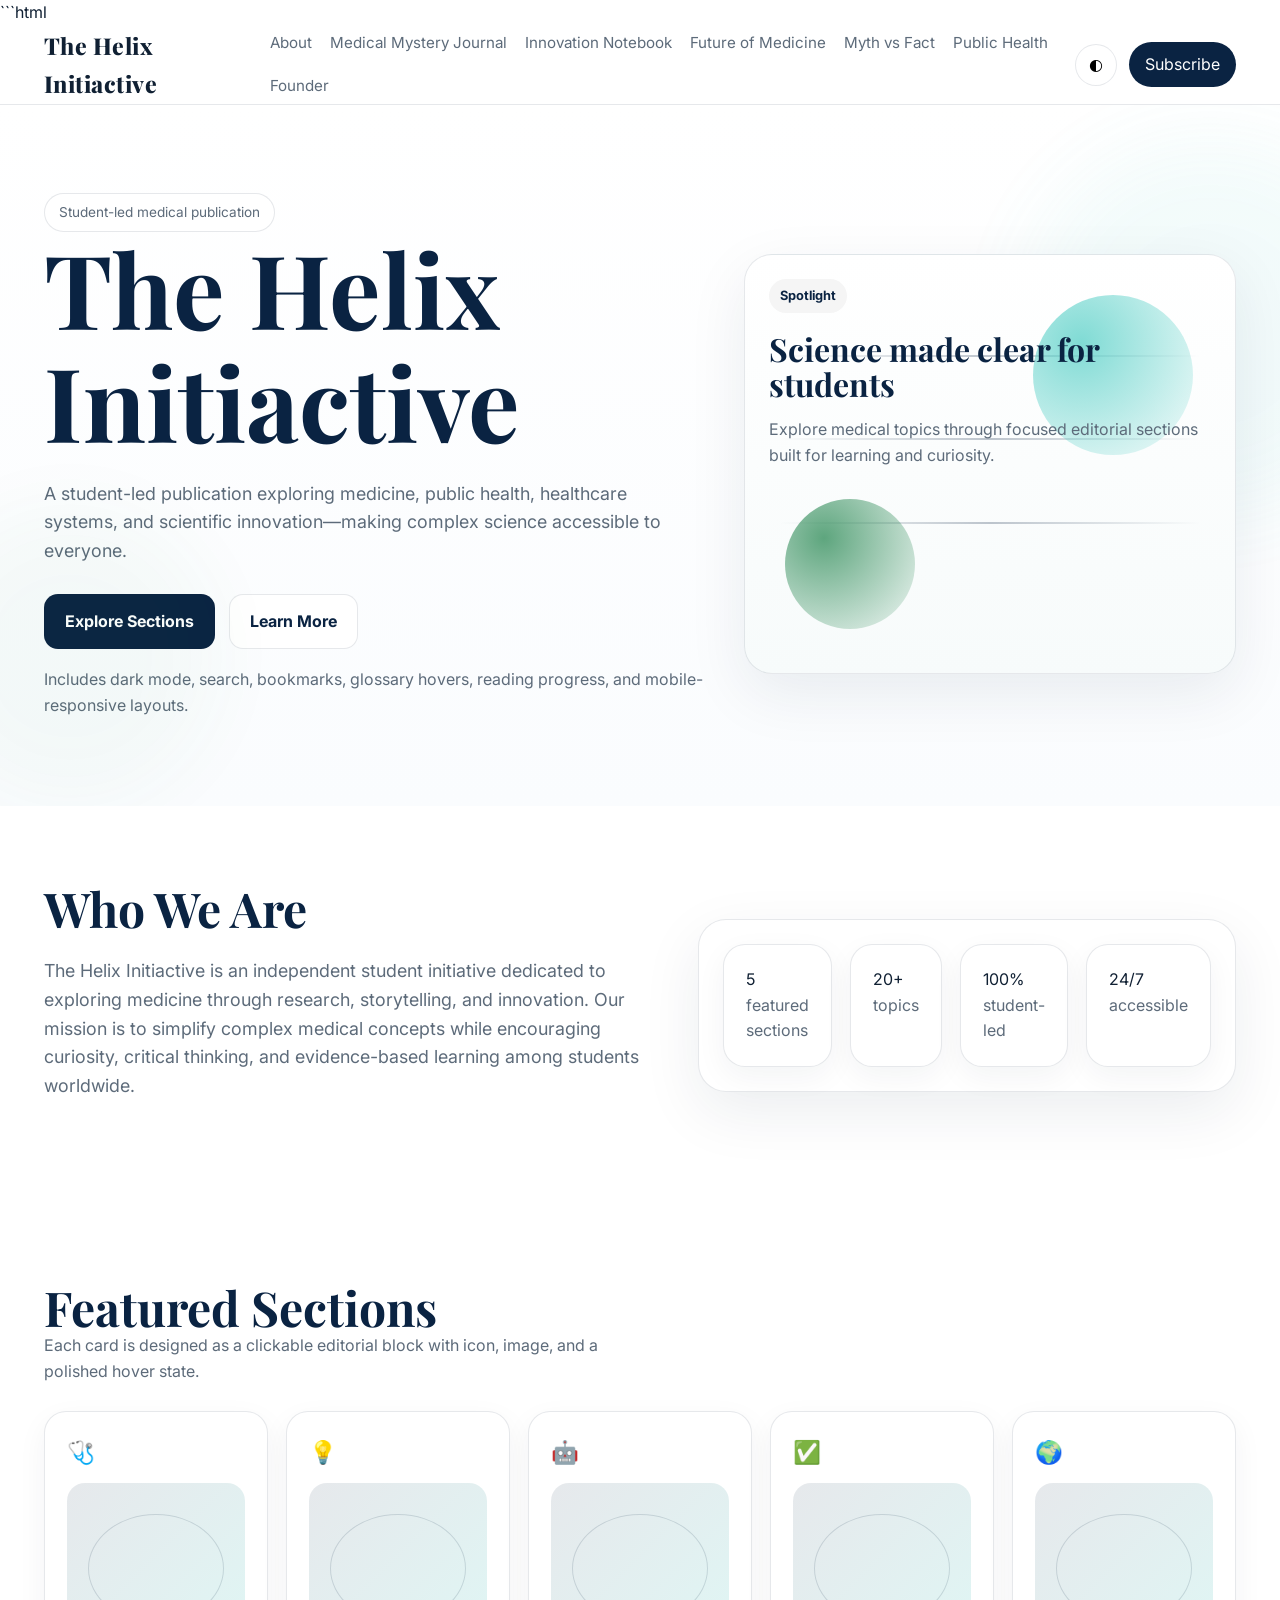
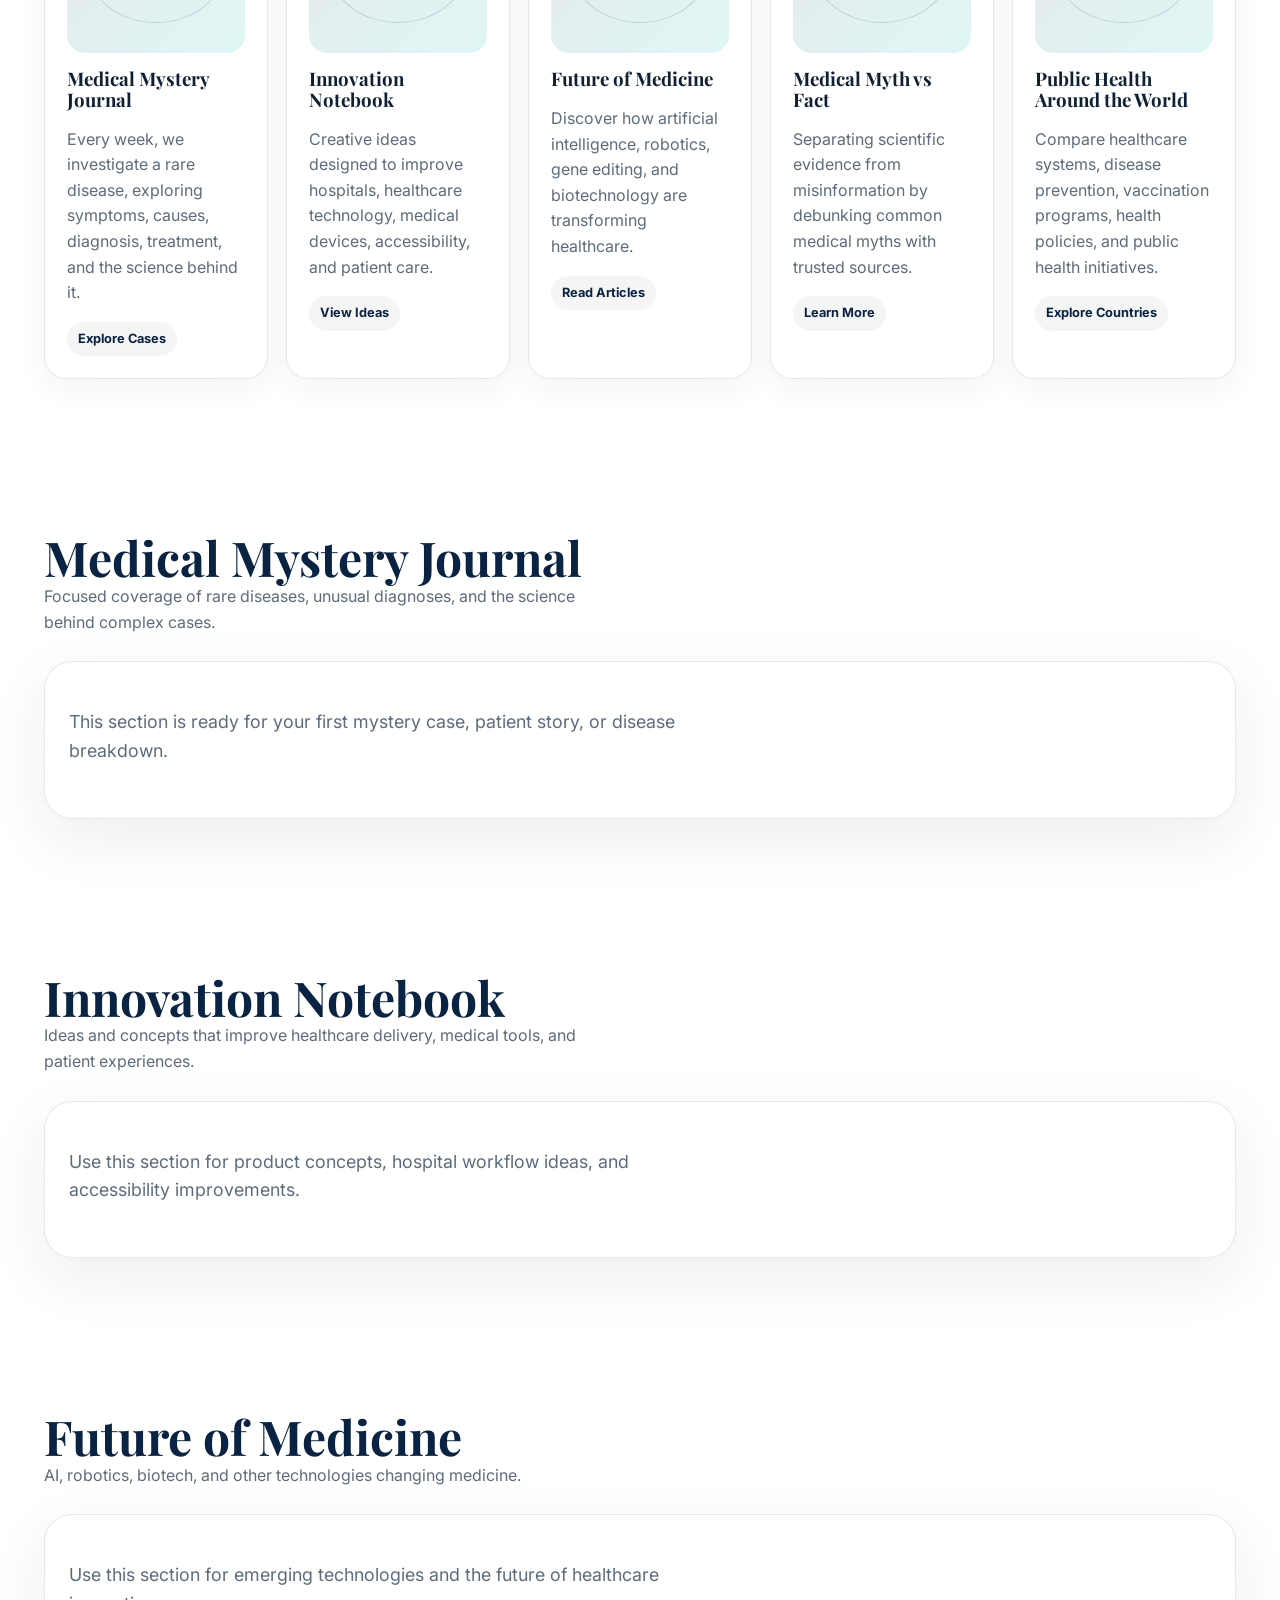
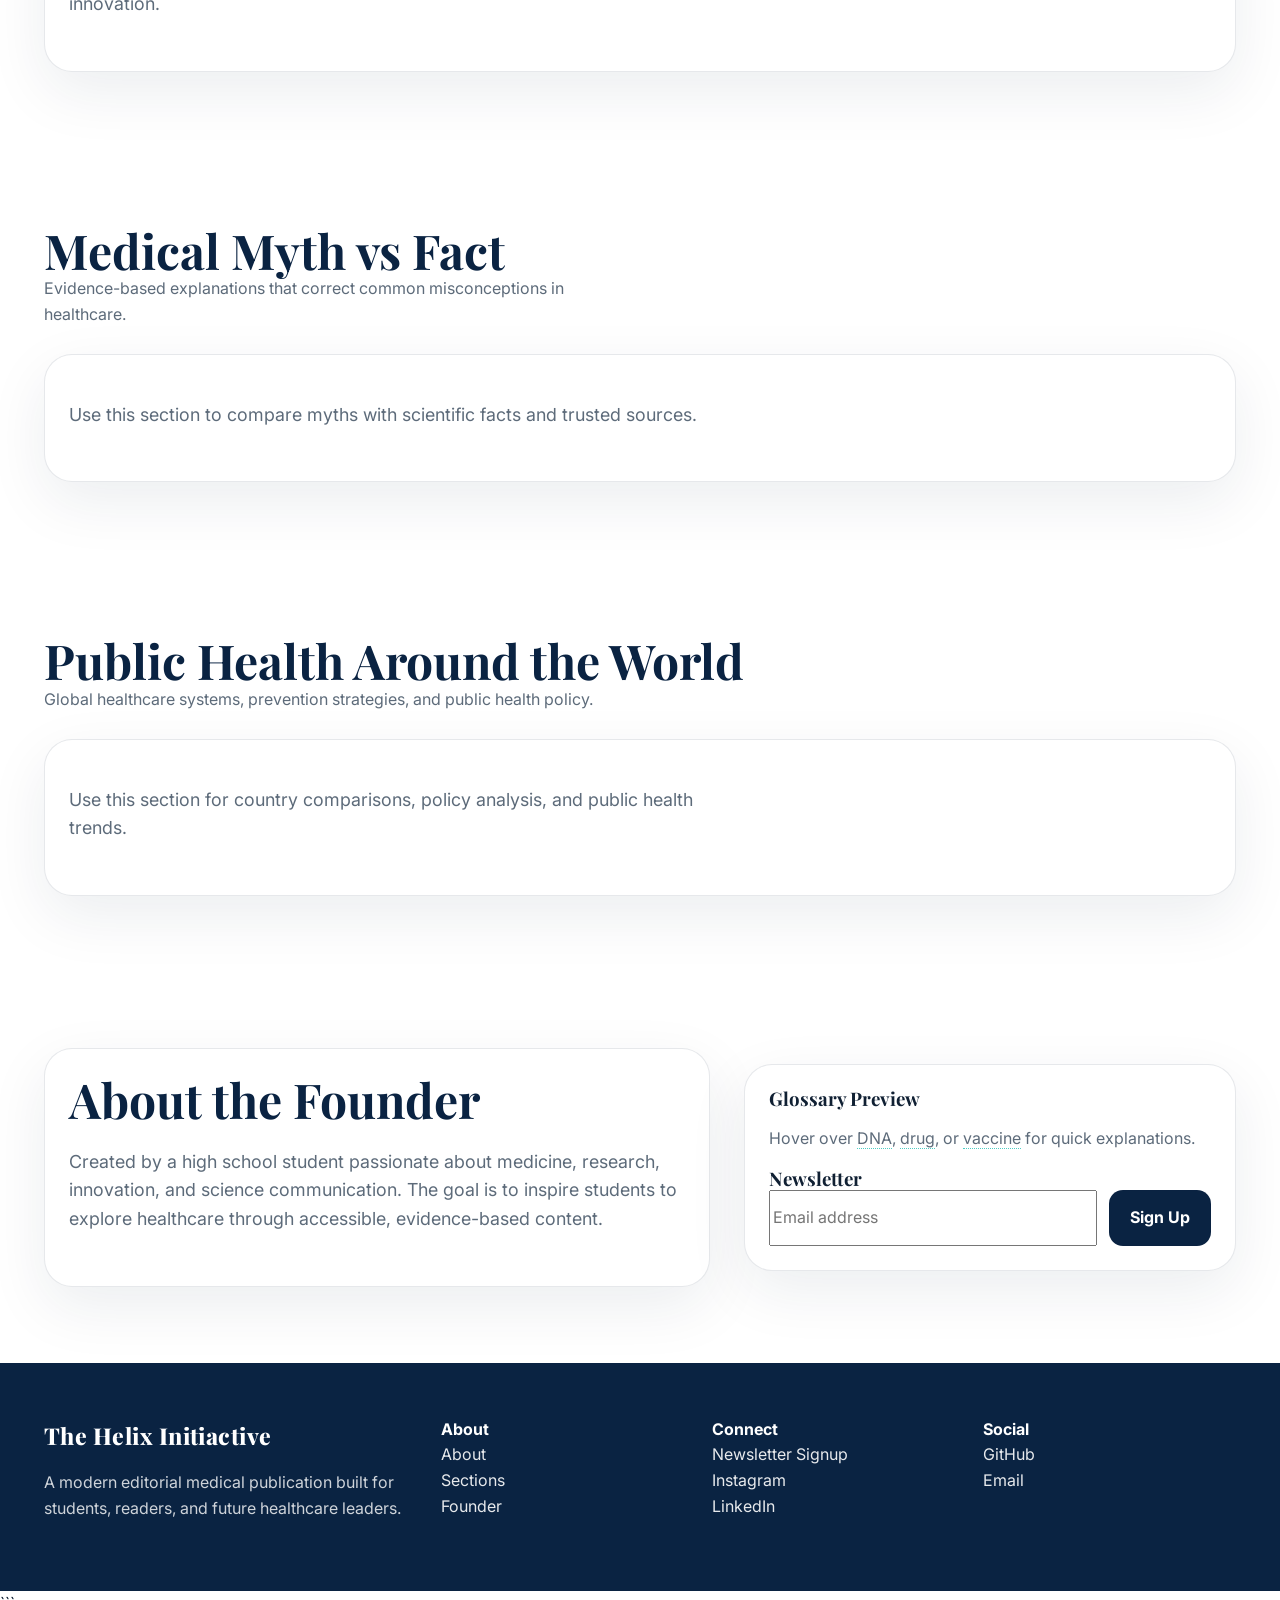
==== index.html @ 59b6e4cb "Create index.html" ====
```html
<!doctype html>
<html lang="en">
<head>
  <meta charset="utf-8" />
  <meta name="viewport" content="width=device-width, initial-scale=1" />
  <title>The Helix Initiactive</title>
  <meta name="description" content="A modern editorial-style student-led medical publication." />

  <link rel="preconnect" href="https://fonts.googleapis.com">
  <link rel="preconnect" href="https://fonts.gstatic.com" crossorigin>
  <link href="https://fonts.googleapis.com/css2?family=Inter:wght@400;500;600;700;800&family=Playfair+Display:wght@600;700;800&display=swap" rel="stylesheet">

  <link rel="stylesheet" href="styles.css" />
</head>

<body>
  <div class="progress" id="progress"></div>

  <header class="nav">
    <div class="wrap navin">
      <div class="brand">The Helix Initiactive</div>

      <nav class="menu">
        <a href="#about">About</a>
        <a href="#mystery">Medical Mystery Journal</a>
        <a href="#innovation">Innovation Notebook</a>
        <a href="#future">Future of Medicine</a>
        <a href="#myth">Myth vs Fact</a>
        <a href="#public-health">Public Health</a>
        <a href="#founder">Founder</a>
      </nav>

      <div class="nav-actions">
        <button class="icon-btn" id="themeToggle" aria-label="Toggle dark mode">◐</button>
        <a class="pill" href="#newsletter">Subscribe</a>
      </div>
    </div>
  </header>

  <main>
    <section class="hero">
      <div class="wrap grid2">
        <div>
          <span class="eyebrow">Student-led medical publication</span>

          <h1>The Helix Initiactive</h1>

          <p class="sub">
            A student-led publication exploring medicine, public health, healthcare systems,
            and scientific innovation—making complex science accessible to everyone.
          </p>

          <div class="cta">
            <a class="btn primary" href="#mystery">Explore Sections</a>
            <a class="btn secondary" href="#about">Learn More</a>
          </div>

          <p class="muted note">
            Includes dark mode, search, bookmarks, glossary hovers, reading progress, and mobile-responsive layouts.
          </p>
        </div>

        <div class="panel dna">
          <div class="line l1"></div>
          <div class="line l2"></div>
          <div class="line l3"></div>

          <div class="orb o1"></div>
          <div class="orb o2"></div>

          <div class="hero-card">
            <span class="tag">Spotlight</span>

            <h3>Science made clear for students</h3>

            <p class="muted">
              Explore medical topics through focused editorial sections built for learning and curiosity.
            </p>
          </div>
        </div>
      </div>
    </section>

    <section id="about">
      <div class="wrap grid2">
        <div>
          <h2>Who We Are</h2>

          <p class="sub">
            The Helix Initiactive is an independent student initiative dedicated to exploring medicine through research,
            storytelling, and innovation. Our mission is to simplify complex medical concepts while encouraging curiosity,
            critical thinking, and evidence-based learning among students worldwide.
          </p>
        </div>

        <div class="panel">
          <div class="stats">
            <div class="stat">
              <div class="num">5</div>
              <div class="muted">featured sections</div>
            </div>

            <div class="stat">
              <div class="num">20+</div>
              <div class="muted">topics</div>
            </div>

            <div class="stat">
              <div class="num">100%</div>
              <div class="muted">student-led</div>
            </div>

            <div class="stat">
              <div class="num">24/7</div>
              <div class="muted">accessible</div>
            </div>
          </div>
        </div>
      </div>
    </section>

    <section id="features">
      <div class="wrap">
        <div class="section-title">
          <div>
            <h2>Featured Sections</h2>

            <p>
              Each card is designed as a clickable editorial block with icon, image, and a polished hover state.
            </p>
          </div>
        </div>

        <div class="cards5">
          <a class="card" href="#mystery">
            <div class="emoji">🩺</div>
            <div class="imgph"></div>

            <h3>Medical Mystery Journal</h3>

            <p class="muted">
              Every week, we investigate a rare disease, exploring symptoms, causes, diagnosis, treatment, and the science behind it.
            </p>

            <span class="tag">Explore Cases</span>
          </a>

          <a class="card" href="#innovation">
            <div class="emoji">💡</div>
            <div class="imgph"></div>

            <h3>Innovation Notebook</h3>

            <p class="muted">
              Creative ideas designed to improve hospitals, healthcare technology, medical devices, accessibility, and patient care.
            </p>

            <span class="tag">View Ideas</span>
          </a>

          <a class="card" href="#future">
            <div class="emoji">🤖</div>
            <div class="imgph"></div>

            <h3>Future of Medicine</h3>

            <p class="muted">
              Discover how artificial intelligence, robotics, gene editing, and biotechnology are transforming healthcare.
            </p>

            <span class="tag">Read Articles</span>
          </a>

          <a class="card" href="#myth">
            <div class="emoji">✅</div>
            <div class="imgph"></div>

            <h3>Medical Myth vs Fact</h3>

            <p class="muted">
              Separating scientific evidence from misinformation by debunking common medical myths with trusted sources.
            </p>

            <span class="tag">Learn More</span>
          </a>

          <a class="card" href="#public-health">
            <div class="emoji">🌍</div>
            <div class="imgph"></div>

            <h3>Public Health Around the World</h3>

            <p class="muted">
              Compare healthcare systems, disease prevention, vaccination programs, health policies, and public health initiatives.
            </p>

            <span class="tag">Explore Countries</span>
          </a>
        </div>
      </div>
    </section>

    <section id="mystery">
      <div class="wrap">
        <div class="section-title">
          <div>
            <h2>Medical Mystery Journal</h2>

            <p>
              Focused coverage of rare diseases, unusual diagnoses, and the science behind complex cases.
            </p>
          </div>
        </div>

        <div class="panel">
          <p class="sub">
            This section is ready for your first mystery case, patient story, or disease breakdown.
          </p>
        </div>
      </div>
    </section>

    <section id="innovation">
      <div class="wrap">
        <div class="section-title">
          <div>
            <h2>Innovation Notebook</h2>

            <p>
              Ideas and concepts that improve healthcare delivery, medical tools, and patient experiences.
            </p>
          </div>
        </div>

        <div class="panel">
          <p class="sub">
            Use this section for product concepts, hospital workflow ideas, and accessibility improvements.
          </p>
        </div>
      </div>
    </section>

    <section id="future">
      <div class="wrap">
        <div class="section-title">
          <div>
            <h2>Future of Medicine</h2>

            <p>
              AI, robotics, biotech, and other technologies changing medicine.
            </p>
          </div>
        </div>

        <div class="panel">
          <p class="sub">
            Use this section for emerging technologies and the future of healthcare innovation.
          </p>
        </div>
      </div>
    </section>

    <section id="myth">
      <div class="wrap">
        <div class="section-title">
          <div>
            <h2>Medical Myth vs Fact</h2>

            <p>
              Evidence-based explanations that correct common misconceptions in healthcare.
            </p>
          </div>
        </div>

        <div class="panel">
          <p class="sub">
            Use this section to compare myths with scientific facts and trusted sources.
          </p>
        </div>
      </div>
    </section>

    <section id="public-health">
      <div class="wrap">
        <div class="section-title">
          <div>
            <h2>Public Health Around the World</h2>

            <p>
              Global healthcare systems, prevention strategies, and public health policy.
            </p>
          </div>
        </div>

        <div class="panel">
          <p class="sub">
            Use this section for country comparisons, policy analysis, and public health trends.
          </p>
        </div>
      </div>
    </section>

    <section id="founder">
      <div class="wrap grid2">
        <div class="panel">
          <h2>About the Founder</h2>

          <p class="sub">
            Created by a high school student passionate about medicine, research, innovation, and science communication.
            The goal is to inspire students to explore healthcare through accessible, evidence-based content.
          </p>
        </div>

        <div class="panel">
          <h3>Glossary Preview</h3>

          <p class="muted">
            Hover over
            <span class="glossary" title="A molecule carrying genetic instructions">DNA</span>,
            <span class="glossary" title="A medicine that treats disease">drug</span>, or
            <span class="glossary" title="A treatment that helps the body respond to infection">vaccine</span>
            for quick explanations.
          </p>

          <h3 class="newsletter-title">Newsletter</h3>

          <div id="newsletter" class="newsletter">
            <input
              class="input"
              type="email"
              placeholder="Email address"
              aria-label="Email address"
            />

            <a class="btn primary" href="#">Sign Up</a>
          </div>
        </div>
      </div>
    </section>
  </main>

  <footer class="footer">
    <div class="wrap footgrid">
      <div>
        <div class="brand light">The Helix Initiactive</div>

        <p class="footer-text">
          A modern editorial medical publication built for students, readers, and future healthcare leaders.
        </p>
      </div>

      <div>
        <strong>About</strong><br />
        <a href="#about">About</a><br />
        <a href="#features">Sections</a><br />
        <a href="#founder">Founder</a>
      </div>

      <div>
        <strong>Connect</strong><br />
        <a href="#newsletter">Newsletter Signup</a><br />
        <a href="#">Instagram</a><br />
        <a href="#">LinkedIn</a>
      </div>

      <div>
        <strong>Social</strong><br />
        <a href="#">GitHub</a><br />
        <a href="#">Email</a>
      </div>
    </div>
  </footer>

  <script src="script.js"></script>
</body>
</html>
```
---- styles.css ----
:root{
  --white:#FFFFFF;
  --navy:#0A2342;
  --emerald:#2E8B57;
  --grey:#F5F5F5;
  --teal:#4ECDC4;
  --text:#102033;
  --muted:#5d6b7a;
  --border:rgba(10,35,66,.10);
  --shadow:0 20px 60px rgba(10,35,66,.08);
}

*{box-sizing:border-box}
html{scroll-behavior:smooth}
body{
  margin:0;
  font-family:Inter,system-ui,sans-serif;
  color:var(--text);
  background:var(--white);
  line-height:1.6;
}
a{text-decoration:none;color:inherit}
button,input,select{font:inherit}
.wrap{max-width:1240px;margin:0 auto;padding:0 24px}

.nav{
  position:sticky;
  top:0;
  z-index:30;
  backdrop-filter:blur(14px);
  background:rgba(255,255,255,.82);
  border-bottom:1px solid var(--border);
}
.navin{
  display:flex;
  align-items:center;
  justify-content:space-between;
  min-height:78px;
  gap:16px;
}
.brand{
  font-family:"Playfair Display",serif;
  font-size:1.45rem;
  font-weight:800;
  letter-spacing:.02em;
}
.brand.light{color:#fff}
.menu{
  display:flex;
  gap:18px;
  flex-wrap:wrap;
  color:var(--muted);
  font-size:.95rem;
}
.nav-actions{display:flex;align-items:center;gap:12px}
.pill{
  padding:10px 16px;
  border-radius:999px;
  background:var(--navy);
  color:#fff;
}
.icon-btn{
  width:42px;height:42px;border-radius:50%;
  border:1px solid var(--border);
  background:#fff;cursor:pointer;
}

.hero{
  position:relative;
  overflow:hidden;
  padding:88px 0 72px;
  background:linear-gradient(180deg,#fff 0%,#fafcfe 100%);
}
.hero:before,.hero:after{
  content:"";
  position:absolute;
  border-radius:50%;
  filter:blur(40px);
  opacity:.3;
  pointer-events:none;
}
.hero:before{
  width:380px;height:380px;
  background:rgba(78,205,196,.22);
  right:-120px;top:30px;
}
.hero:after{
  width:300px;height:300px;
  background:rgba(46,139,87,.12);
  left:-80px;bottom:0;
}
.grid2{
  display:grid;
  grid-template-columns:1.15fr .85fr;
  gap:34px;
  align-items:center;
}
.eyebrow{
  display:inline-flex;
  gap:8px;
  align-items:center;
  padding:8px 14px;
  border:1px solid var(--border);
  border-radius:999px;
  background:#fff;
  font-size:.85rem;
  color:var(--muted);
}
h1,h2,h3{
  font-family:"Playfair Display",serif;
  line-height:1.1;
  margin:0;
}
.hero h1{
  font-size:clamp(3.2rem,8vw,6.5rem);
  max-width:7ch;
  color:var(--navy);
}
h2{font-size:3rem;color:var(--navy)}
.sub{
  font-size:1.12rem;
  color:var(--muted);
  max-width:58ch;
  margin:22px 0 28px;
}
.cta{display:flex;gap:14px;flex-wrap:wrap}
.btn{
  padding:14px 20px;
  border-radius:14px;
  font-weight:700;
  border:1px solid var(--border);
  transition:.25s transform,.25s box-shadow,.25s background,.25s color;
  display:inline-flex;
  align-items:center;
  justify-content:center;
}
.btn:hover{transform:translateY(-2px);box-shadow:var(--shadow)}
.primary{background:var(--navy);color:#fff}
.secondary{background:#fff;color:var(--navy)}
.note{margin-top:18px}
.muted{color:var(--muted)}

.panel{
  background:#fff;
  border:1px solid var(--border);
  border-radius:28px;
  box-shadow:var(--shadow);
  padding:24px;
}

.dna{
  min-height:420px;
  background:linear-gradient(180deg,#fff,#f7fbfb);
  position:relative;
  overflow:hidden;
}
.orb{
  position:absolute;
  border-radius:50%;
  opacity:.9;
}
.o1{
  width:160px;height:160px;
  background:radial-gradient(circle at 30% 30%,rgba(78,205,196,.8),rgba(78,205,196,.05));
  top:40px;right:42px;
  animation:float 7s ease-in-out infinite;
}
.o2{
  width:130px;height:130px;
  background:radial-gradient(circle at 30% 30%,rgba(46,139,87,.85),rgba(46,139,87,.05));
  bottom:44px;left:40px;
  animation:float 8s ease-in-out infinite reverse;
}
.line{
  position:absolute;
  height:2px;
  background:linear-gradient(90deg,transparent,rgba(10,35,66,.26),transparent);
  left:7%;right:7%;
  animation:move 5s linear infinite;
}
.l1{top:24%}
.l2{top:44%}
.l3{top:64%}
.hero-card{
  position:absolute;
  left:24px;top:24px;right:24px;
}
.hero-card h3{
  font-size:2rem;
  margin-top:18px;
  color:var(--navy);
}
section{padding:76px 0}
.section-title{
  display:flex;
  justify-content:space-between;
  gap:18px;
  align-items:end;
  margin-bottom:26px;
}
.section-title p{margin:0;color:var(--muted);max-width:58ch}

.cards5,.stats,.footgrid{
  display:grid;
  gap:18px;
}
.cards5{grid-template-columns:repeat(5,1fr)}
.stats{grid-template-columns:repeat(4,1fr)}
.footgrid{grid-template-columns:1.5fr 1fr 1fr 1fr}

.card,.resource-card,.topic-card,.stat,.step{
  background:#fff;
  border:1px solid var(--border);
  border-radius:22px;
  padding:22px;
  box-shadow:0 10px 30px rgba(10,35,66,.05);
  transition:.25s transform,.25s box-shadow;
}
.card:hover,.resource-card:hover,.topic-card:hover,.stat:hover,.step:hover{
  transform:translateY(-4px);
  box-shadow:var(--shadow);
}
.card{display:block}
.emoji{font-size:1.4rem}
.imgph{
  height:170px;
  border-radius:18px;
  background:linear-gradient(135deg,rgba(10,35,66,.10),rgba(78,205,196,.18));
  margin:14px 0 16px;
  position:relative;
  overflow:hidden;
}
.imgph:before{
  content:"";
  position:absolute;
  inset:18% 12%;
  border-radius:50%;
  border:1px solid rgba(10,35,66,.14);
}
.tag{
  display:inline-flex;
  padding:7px 11px;
  border-radius:999px;
  background:var(--grey);
  font-size:.8rem;
  color:var(--navy);
  font-weight:700;
}
.glossary{
  border-bottom:1px dotted var(--teal);
  cursor:help;
}
.newsletter{
  display:flex;
  gap:12px;
  flex-wrap:wrap;
}
.newsletter .input{
  flex:1;
  min-width:220px;
}
.newsletter-title{margin-top:18px}
.footer{
  background:var(--navy);
  color:#fff;
  padding:54px 0;
}
.footer a{
  color:#fff;
  opacity:.9;
}
.footer-text{opacity:.8;max-width:42ch}
.progress{
  position:fixed;
  top:0;left:0;
  height:3px;
  width:0;
  background:linear-gradient(90deg,var(--emerald),var(--teal));
  z-index:50;
}

@keyframes float{
 50%{transform:translateY(-10px)}
}
@keyframes move{
  from{transform:translateX(-20%)}
  to{transform:translateX(20%)}
}

.dark{
  background:#081120;
  color:#eef3f8;
}
.dark .nav{
  background:rgba(8,17,32,.85);
}
.dark .panel,
.dark .card,
.dark .resource-card,
.dark .topic-card,
.dark .stat,
.dark .step,
.dark .input,
.dark .icon-btn{
  background:#0d1727;
  color:#eef3f8;
  border-color:rgba(255,255,255,.08);
}
.dark .menu,
.dark .muted,
.dark .section-title p{
  color:#aab7c6;
}
.dark .secondary{background:#0d1727;color:#eef3f8}

@media (max-width:1100px){
  .grid2,.cards5,.stats,.footgrid{
    grid-template-columns:1fr 1fr;
  }
}
@media (max-width:720px){
  .grid2,.cards5,.stats,.footgrid{
    grid-template-columns:1fr;
  }
  .navin{
    padding:14px 0;
    flex-direction:column;
    align-items:flex-start;
  }
  .hero{padding-top:56px}
  .hero h1{font-size:3rem}
}
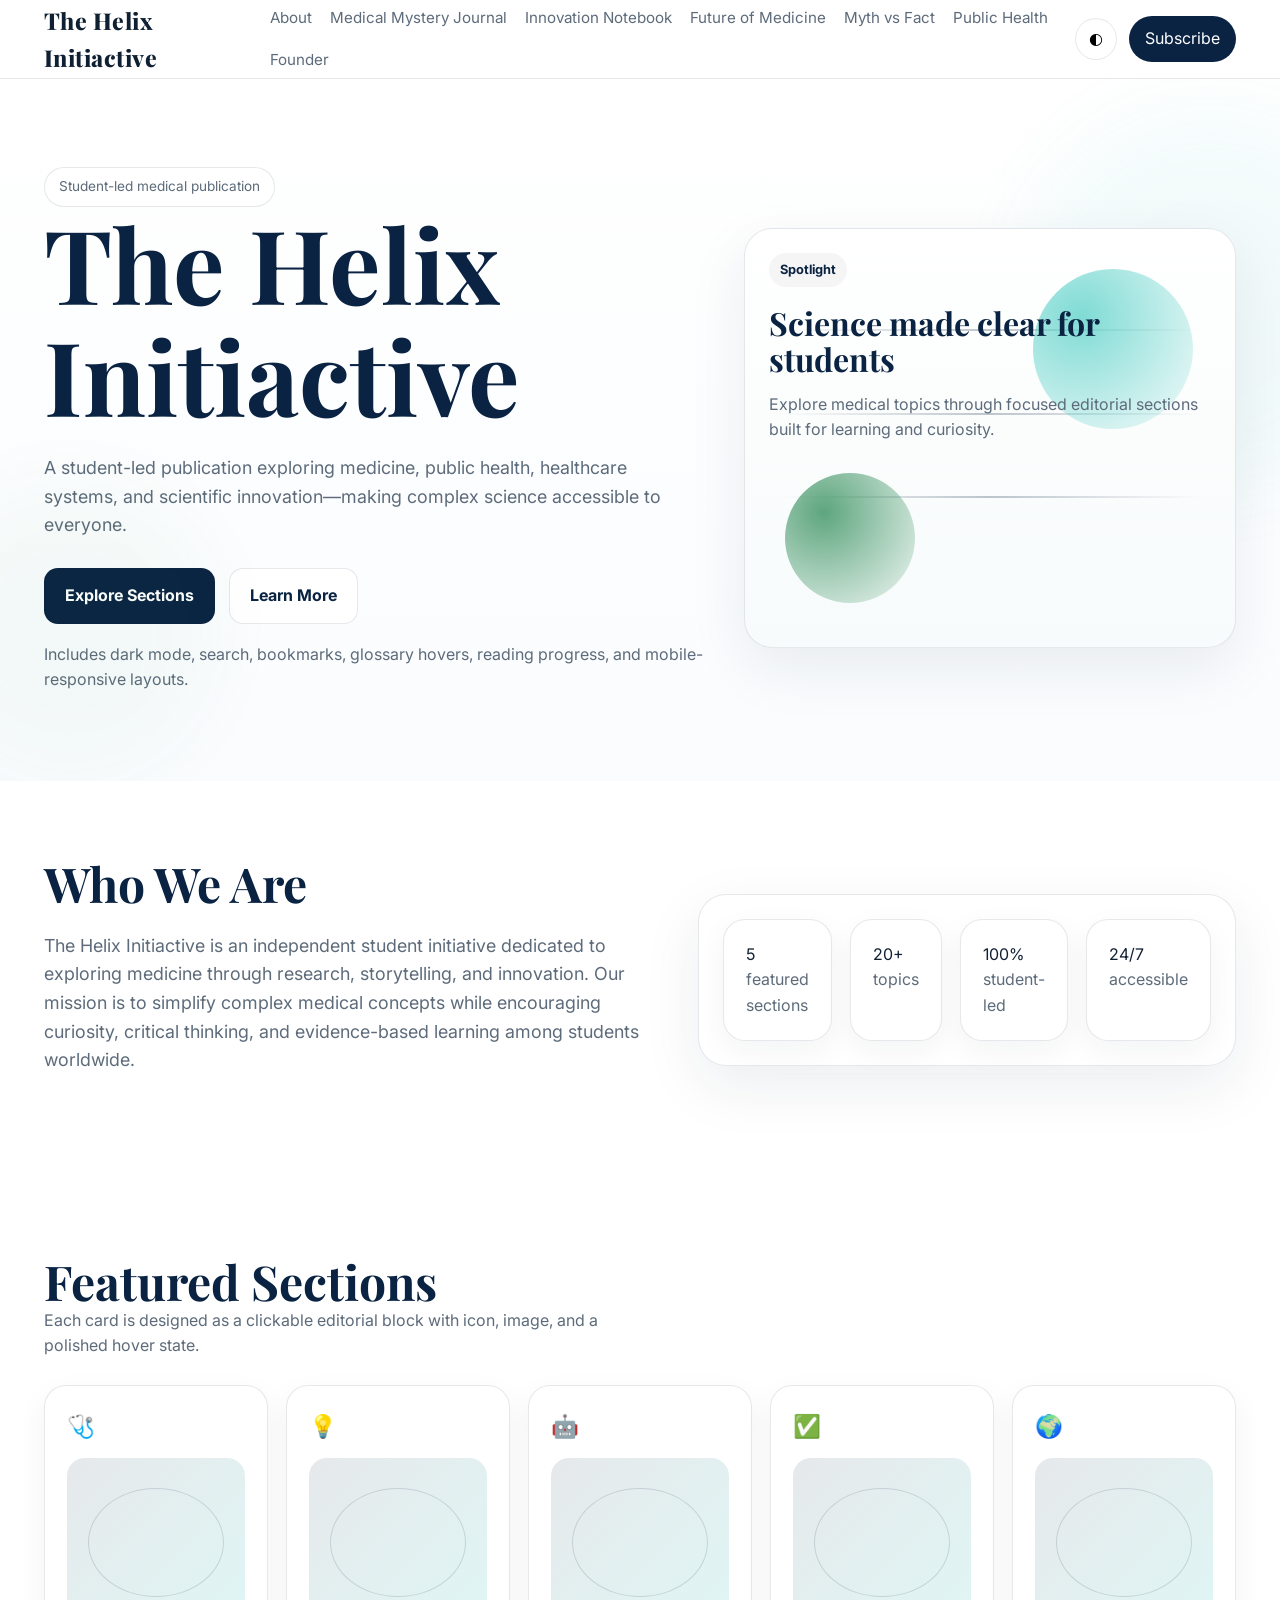
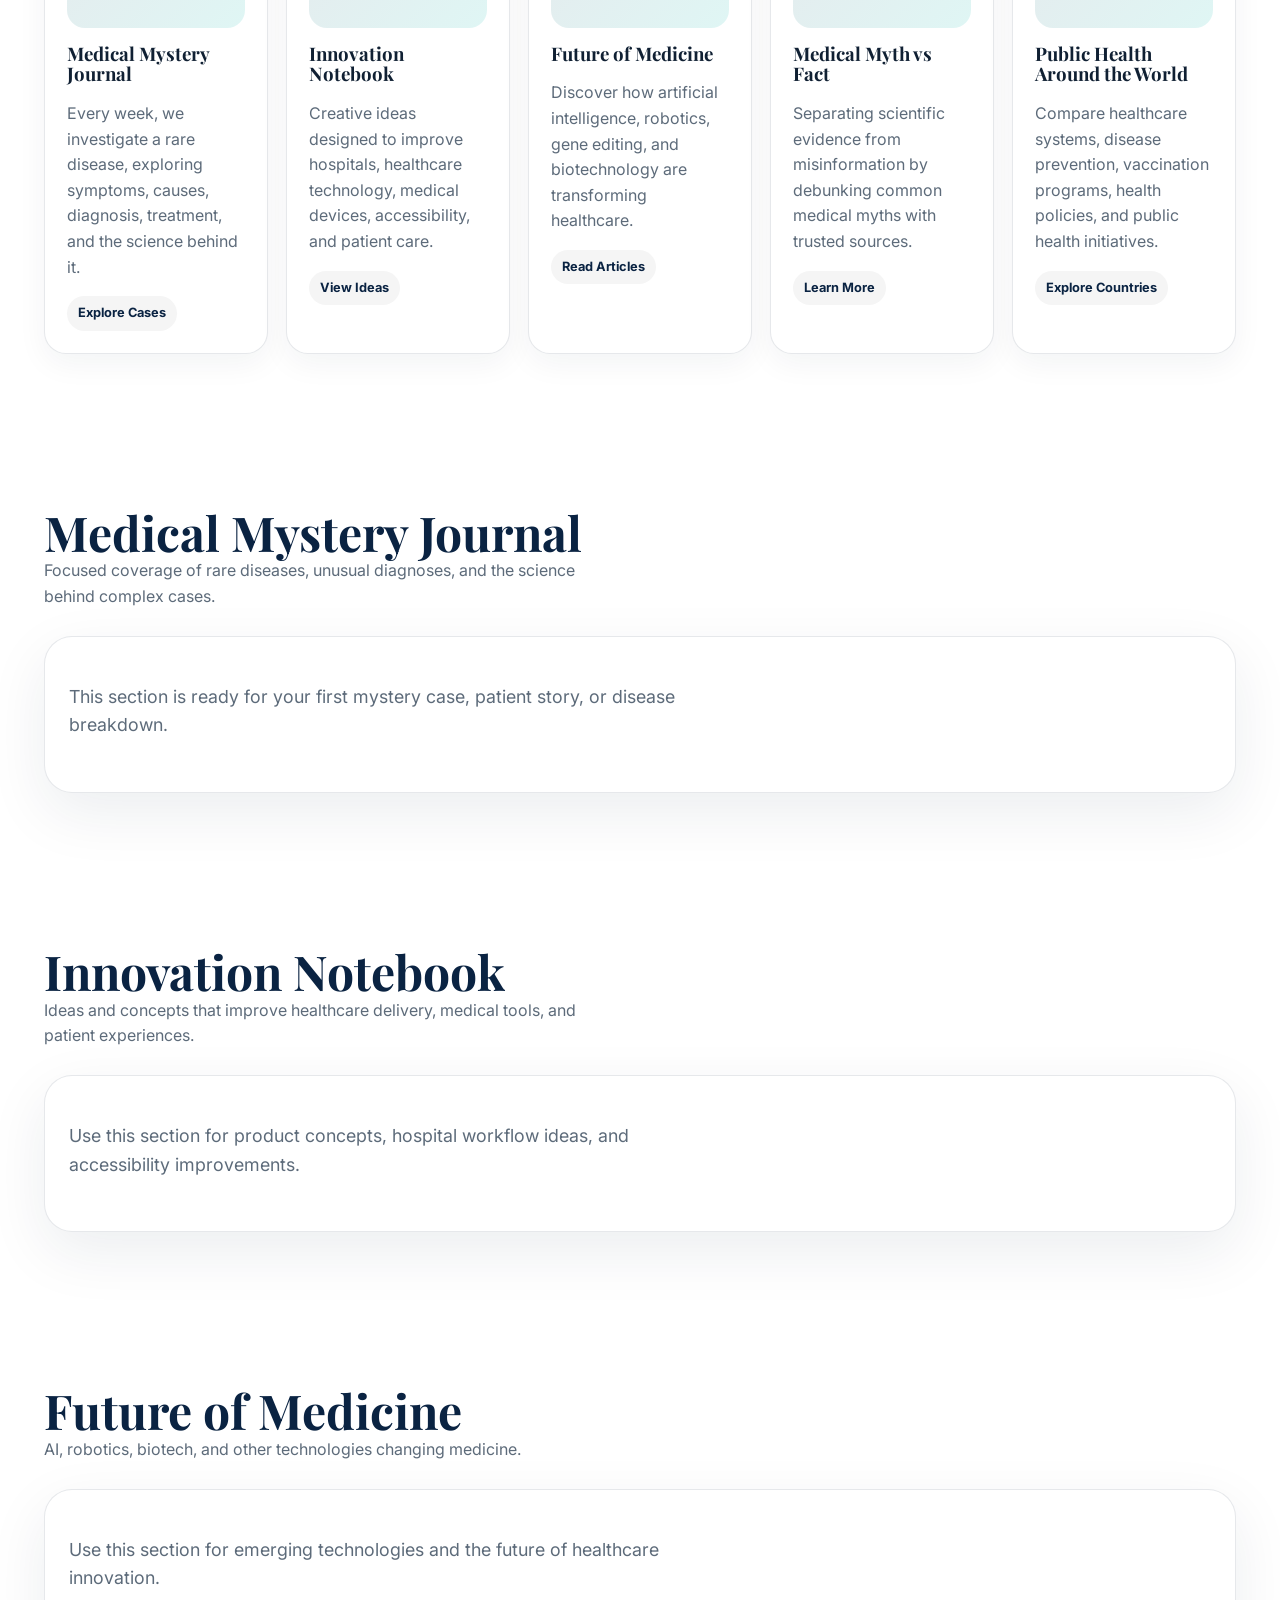
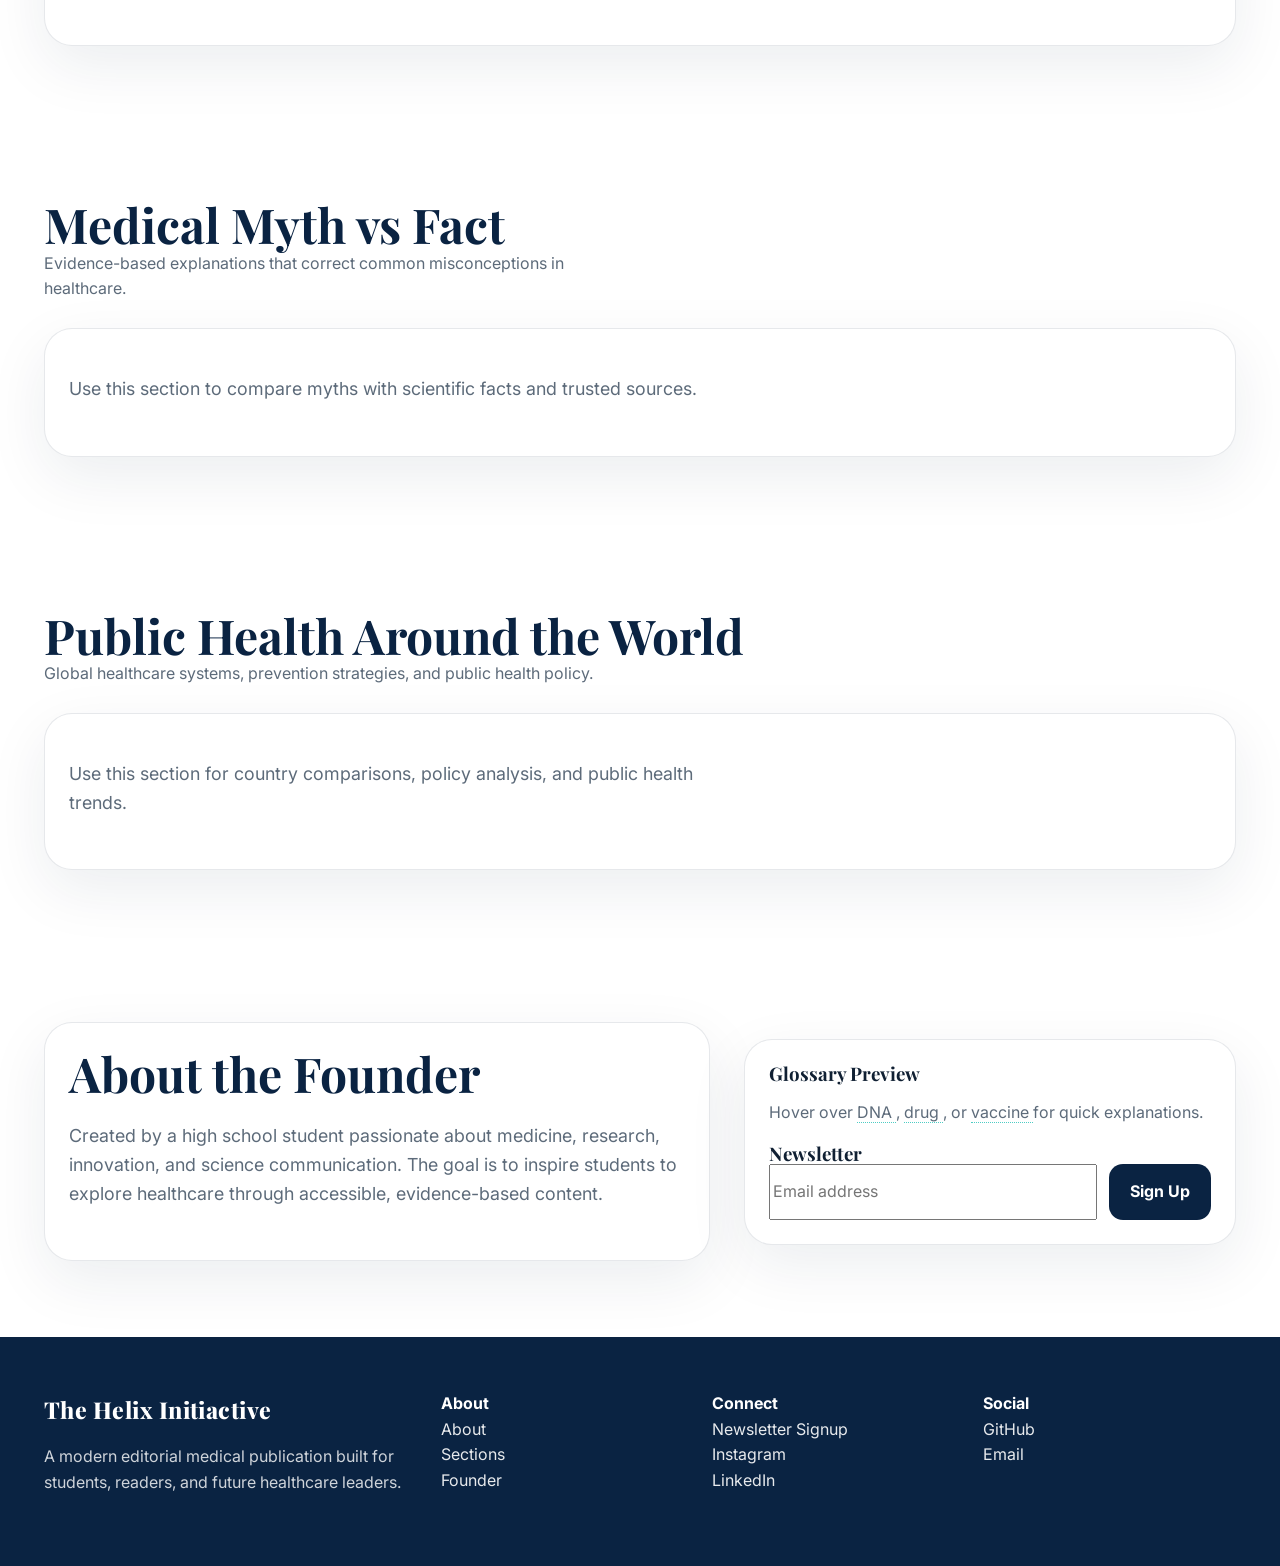
==== commit d5641397: "Update index.html" ====
--- a/index.html
+++ b/index.html
@@ -1,15 +1,23 @@
-```html
 <!doctype html>
 <html lang="en">
 <head>
   <meta charset="utf-8" />
   <meta name="viewport" content="width=device-width, initial-scale=1" />
+
   <title>The Helix Initiactive</title>
-  <meta name="description" content="A modern editorial-style student-led medical publication." />
-
-  <link rel="preconnect" href="https://fonts.googleapis.com">
-  <link rel="preconnect" href="https://fonts.gstatic.com" crossorigin>
-  <link href="https://fonts.googleapis.com/css2?family=Inter:wght@400;500;600;700;800&family=Playfair+Display:wght@600;700;800&display=swap" rel="stylesheet">
+
+  <meta
+    name="description"
+    content="A modern editorial-style student-led medical publication."
+  />
+
+  <link rel="preconnect" href="https://fonts.googleapis.com" />
+  <link rel="preconnect" href="https://fonts.gstatic.com" crossorigin />
+
+  <link
+    href="https://fonts.googleapis.com/css2?family=Inter:wght@400;500;600;700;800&family=Playfair+Display:wght@600;700;800&display=swap"
+    rel="stylesheet"
+  />
 
   <link rel="stylesheet" href="styles.css" />
 </head>
@@ -32,7 +40,14 @@
       </nav>
 
       <div class="nav-actions">
-        <button class="icon-btn" id="themeToggle" aria-label="Toggle dark mode">◐</button>
+        <button
+          class="icon-btn"
+          id="themeToggle"
+          aria-label="Toggle dark mode"
+        >
+          ◐
+        </button>
+
         <a class="pill" href="#newsletter">Subscribe</a>
       </div>
     </div>
@@ -42,22 +57,31 @@
     <section class="hero">
       <div class="wrap grid2">
         <div>
-          <span class="eyebrow">Student-led medical publication</span>
+          <span class="eyebrow">
+            Student-led medical publication
+          </span>
 
           <h1>The Helix Initiactive</h1>
 
           <p class="sub">
-            A student-led publication exploring medicine, public health, healthcare systems,
-            and scientific innovation—making complex science accessible to everyone.
+            A student-led publication exploring medicine, public health,
+            healthcare systems, and scientific innovation—making complex
+            science accessible to everyone.
           </p>
 
           <div class="cta">
-            <a class="btn primary" href="#mystery">Explore Sections</a>
-            <a class="btn secondary" href="#about">Learn More</a>
+            <a class="btn primary" href="#mystery">
+              Explore Sections
+            </a>
+
+            <a class="btn secondary" href="#about">
+              Learn More
+            </a>
           </div>
 
           <p class="muted note">
-            Includes dark mode, search, bookmarks, glossary hovers, reading progress, and mobile-responsive layouts.
+            Includes dark mode, search, bookmarks, glossary hovers,
+            reading progress, and mobile-responsive layouts.
           </p>
         </div>
 
@@ -75,7 +99,8 @@
             <h3>Science made clear for students</h3>
 
             <p class="muted">
-              Explore medical topics through focused editorial sections built for learning and curiosity.
+              Explore medical topics through focused editorial sections
+              built for learning and curiosity.
             </p>
           </div>
         </div>
@@ -88,9 +113,11 @@
           <h2>Who We Are</h2>
 
           <p class="sub">
-            The Helix Initiactive is an independent student initiative dedicated to exploring medicine through research,
-            storytelling, and innovation. Our mission is to simplify complex medical concepts while encouraging curiosity,
-            critical thinking, and evidence-based learning among students worldwide.
+            The Helix Initiactive is an independent student initiative
+            dedicated to exploring medicine through research, storytelling,
+            and innovation. Our mission is to simplify complex medical
+            concepts while encouraging curiosity, critical thinking, and
+            evidence-based learning among students worldwide.
           </p>
         </div>
 
@@ -127,7 +154,8 @@
             <h2>Featured Sections</h2>
 
             <p>
-              Each card is designed as a clickable editorial block with icon, image, and a polished hover state.
+              Each card is designed as a clickable editorial block with
+              icon, image, and a polished hover state.
             </p>
           </div>
         </div>
@@ -140,7 +168,9 @@
             <h3>Medical Mystery Journal</h3>
 
             <p class="muted">
-              Every week, we investigate a rare disease, exploring symptoms, causes, diagnosis, treatment, and the science behind it.
+              Every week, we investigate a rare disease, exploring
+              symptoms, causes, diagnosis, treatment, and the science
+              behind it.
             </p>
 
             <span class="tag">Explore Cases</span>
@@ -153,7 +183,8 @@
             <h3>Innovation Notebook</h3>
 
             <p class="muted">
-              Creative ideas designed to improve hospitals, healthcare technology, medical devices, accessibility, and patient care.
+              Creative ideas designed to improve hospitals, healthcare
+              technology, medical devices, accessibility, and patient care.
             </p>
 
             <span class="tag">View Ideas</span>
@@ -166,7 +197,8 @@
             <h3>Future of Medicine</h3>
 
             <p class="muted">
-              Discover how artificial intelligence, robotics, gene editing, and biotechnology are transforming healthcare.
+              Discover how artificial intelligence, robotics, gene editing,
+              and biotechnology are transforming healthcare.
             </p>
 
             <span class="tag">Read Articles</span>
@@ -179,7 +211,8 @@
             <h3>Medical Myth vs Fact</h3>
 
             <p class="muted">
-              Separating scientific evidence from misinformation by debunking common medical myths with trusted sources.
+              Separating scientific evidence from misinformation by
+              debunking common medical myths with trusted sources.
             </p>
 
             <span class="tag">Learn More</span>
@@ -192,7 +225,8 @@
             <h3>Public Health Around the World</h3>
 
             <p class="muted">
-              Compare healthcare systems, disease prevention, vaccination programs, health policies, and public health initiatives.
+              Compare healthcare systems, disease prevention, vaccination
+              programs, health policies, and public health initiatives.
             </p>
 
             <span class="tag">Explore Countries</span>
@@ -208,14 +242,16 @@
             <h2>Medical Mystery Journal</h2>
 
             <p>
-              Focused coverage of rare diseases, unusual diagnoses, and the science behind complex cases.
-            </p>
-          </div>
-        </div>
-
-        <div class="panel">
-          <p class="sub">
-            This section is ready for your first mystery case, patient story, or disease breakdown.
+              Focused coverage of rare diseases, unusual diagnoses, and
+              the science behind complex cases.
+            </p>
+          </div>
+        </div>
+
+        <div class="panel">
+          <p class="sub">
+            This section is ready for your first mystery case, patient story,
+            or disease breakdown.
           </p>
         </div>
       </div>
@@ -228,14 +264,16 @@
             <h2>Innovation Notebook</h2>
 
             <p>
-              Ideas and concepts that improve healthcare delivery, medical tools, and patient experiences.
-            </p>
-          </div>
-        </div>
-
-        <div class="panel">
-          <p class="sub">
-            Use this section for product concepts, hospital workflow ideas, and accessibility improvements.
+              Ideas and concepts that improve healthcare delivery, medical
+              tools, and patient experiences.
+            </p>
+          </div>
+        </div>
+
+        <div class="panel">
+          <p class="sub">
+            Use this section for product concepts, hospital workflow ideas,
+            and accessibility improvements.
           </p>
         </div>
       </div>
@@ -255,7 +293,8 @@
 
         <div class="panel">
           <p class="sub">
-            Use this section for emerging technologies and the future of healthcare innovation.
+            Use this section for emerging technologies and the future of
+            healthcare innovation.
           </p>
         </div>
       </div>
@@ -268,14 +307,16 @@
             <h2>Medical Myth vs Fact</h2>
 
             <p>
-              Evidence-based explanations that correct common misconceptions in healthcare.
-            </p>
-          </div>
-        </div>
-
-        <div class="panel">
-          <p class="sub">
-            Use this section to compare myths with scientific facts and trusted sources.
+              Evidence-based explanations that correct common misconceptions
+              in healthcare.
+            </p>
+          </div>
+        </div>
+
+        <div class="panel">
+          <p class="sub">
+            Use this section to compare myths with scientific facts and
+            trusted sources.
           </p>
         </div>
       </div>
@@ -288,14 +329,16 @@
             <h2>Public Health Around the World</h2>
 
             <p>
-              Global healthcare systems, prevention strategies, and public health policy.
-            </p>
-          </div>
-        </div>
-
-        <div class="panel">
-          <p class="sub">
-            Use this section for country comparisons, policy analysis, and public health trends.
+              Global healthcare systems, prevention strategies, and public
+              health policy.
+            </p>
+          </div>
+        </div>
+
+        <div class="panel">
+          <p class="sub">
+            Use this section for country comparisons, policy analysis, and
+            public health trends.
           </p>
         </div>
       </div>
@@ -307,8 +350,10 @@
           <h2>About the Founder</h2>
 
           <p class="sub">
-            Created by a high school student passionate about medicine, research, innovation, and science communication.
-            The goal is to inspire students to explore healthcare through accessible, evidence-based content.
+            Created by a high school student passionate about medicine,
+            research, innovation, and science communication. The goal is
+            to inspire students to explore healthcare through accessible,
+            evidence-based content.
           </p>
         </div>
 
@@ -317,9 +362,25 @@
 
           <p class="muted">
             Hover over
-            <span class="glossary" title="A molecule carrying genetic instructions">DNA</span>,
-            <span class="glossary" title="A medicine that treats disease">drug</span>, or
-            <span class="glossary" title="A treatment that helps the body respond to infection">vaccine</span>
+            <span
+              class="glossary"
+              title="A molecule carrying genetic instructions"
+            >
+              DNA
+            </span>,
+            <span
+              class="glossary"
+              title="A medicine that treats disease"
+            >
+              drug
+            </span>,
+            or
+            <span
+              class="glossary"
+              title="A treatment that helps the body respond to infection"
+            >
+              vaccine
+            </span>
             for quick explanations.
           </p>
 
@@ -333,7 +394,9 @@
               aria-label="Email address"
             />
 
-            <a class="btn primary" href="#">Sign Up</a>
+            <a class="btn primary" href="#">
+              Sign Up
+            </a>
           </div>
         </div>
       </div>
@@ -346,7 +409,8 @@
         <div class="brand light">The Helix Initiactive</div>
 
         <p class="footer-text">
-          A modern editorial medical publication built for students, readers, and future healthcare leaders.
+          A modern editorial medical publication built for students,
+          readers, and future healthcare leaders.
         </p>
       </div>
 
@@ -375,4 +439,3 @@
   <script src="script.js"></script>
 </body>
 </html>
-```
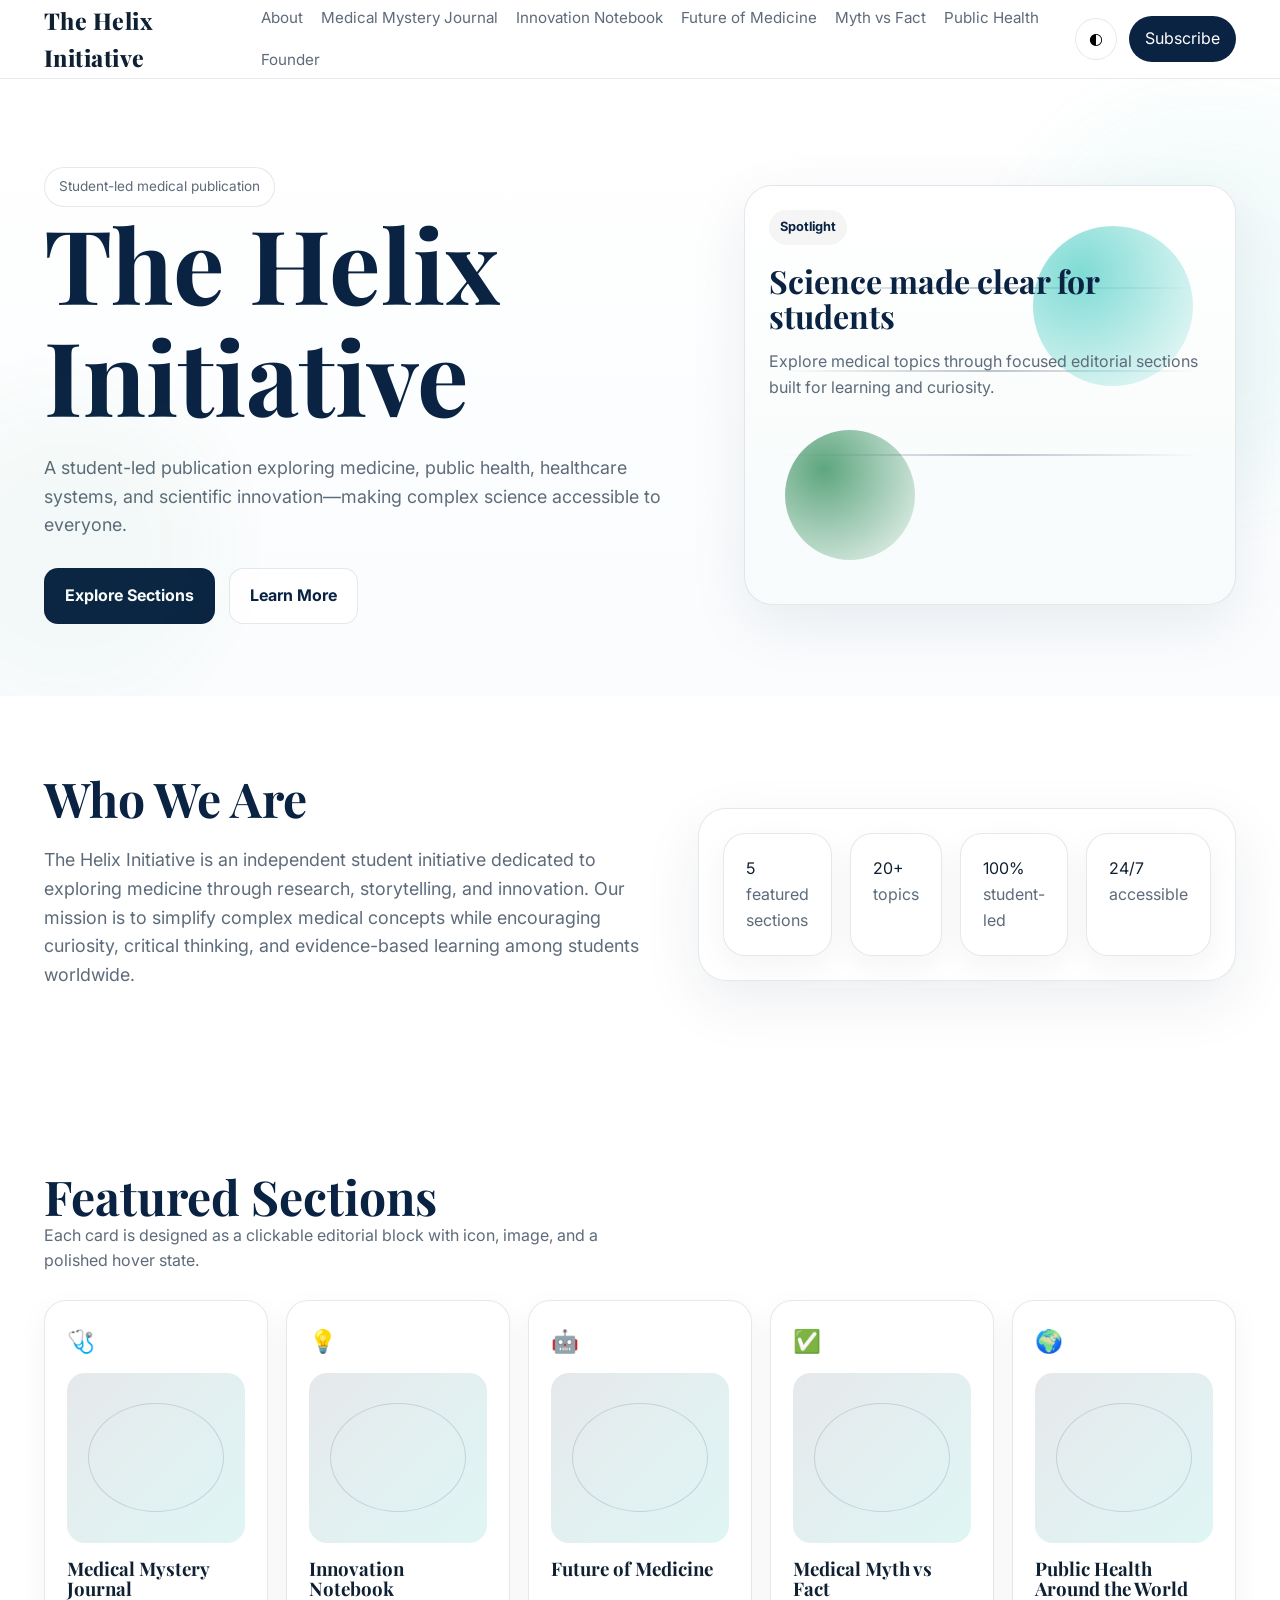
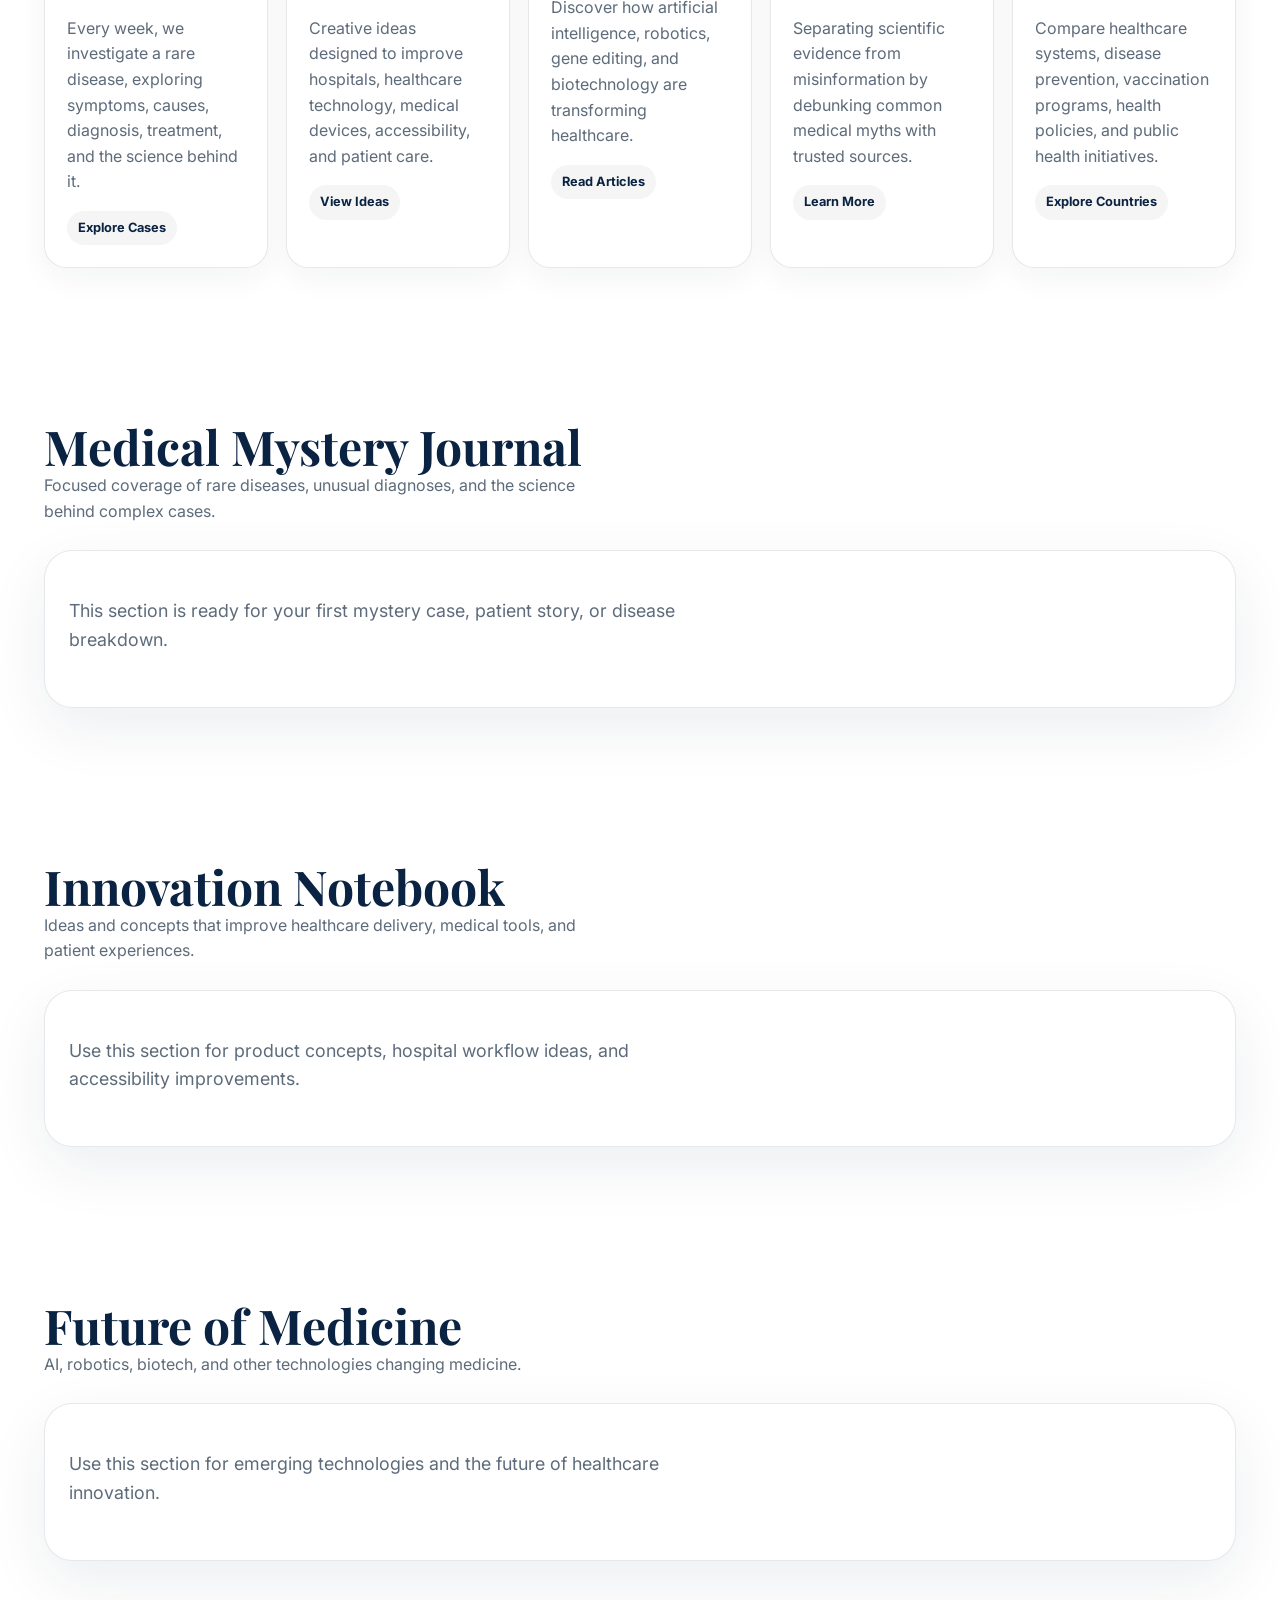
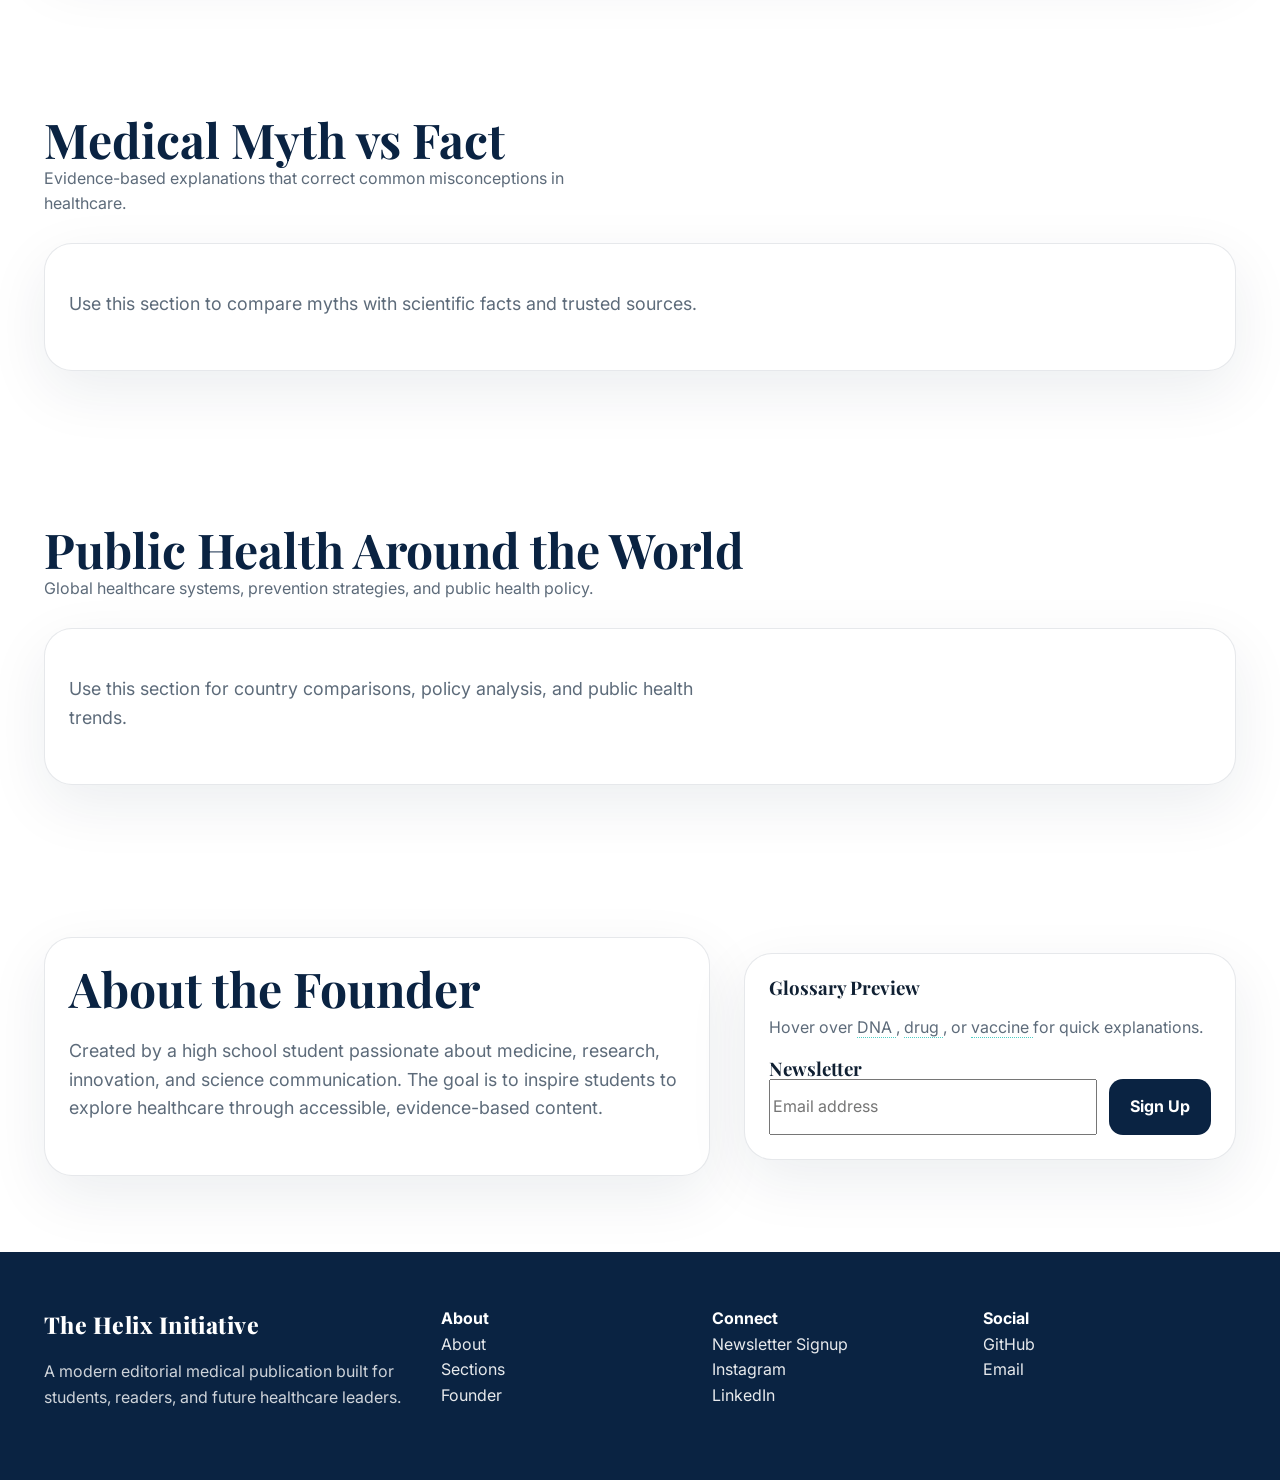
==== commit 2ba43bec: "Update index.html" ====
--- a/index.html
+++ b/index.html
@@ -4,7 +4,7 @@
   <meta charset="utf-8" />
   <meta name="viewport" content="width=device-width, initial-scale=1" />
 
-  <title>The Helix Initiactive</title>
+  <title>The Helix Initiative</title>
 
   <meta
     name="description"
@@ -27,7 +27,7 @@
 
   <header class="nav">
     <div class="wrap navin">
-      <div class="brand">The Helix Initiactive</div>
+      <div class="brand">The Helix Initiative</div>
 
       <nav class="menu">
         <a href="#about">About</a>
@@ -61,7 +61,7 @@
             Student-led medical publication
           </span>
 
-          <h1>The Helix Initiactive</h1>
+          <h1>The Helix Initiative</h1>
 
           <p class="sub">
             A student-led publication exploring medicine, public health,
@@ -79,10 +79,7 @@
             </a>
           </div>
 
-          <p class="muted note">
-            Includes dark mode, search, bookmarks, glossary hovers,
-            reading progress, and mobile-responsive layouts.
-          </p>
+         
         </div>
 
         <div class="panel dna">
@@ -113,7 +110,7 @@
           <h2>Who We Are</h2>
 
           <p class="sub">
-            The Helix Initiactive is an independent student initiative
+            The Helix Initiative is an independent student initiative
             dedicated to exploring medicine through research, storytelling,
             and innovation. Our mission is to simplify complex medical
             concepts while encouraging curiosity, critical thinking, and
@@ -406,7 +403,7 @@
   <footer class="footer">
     <div class="wrap footgrid">
       <div>
-        <div class="brand light">The Helix Initiactive</div>
+        <div class="brand light">The Helix Initiative</div>
 
         <p class="footer-text">
           A modern editorial medical publication built for students,
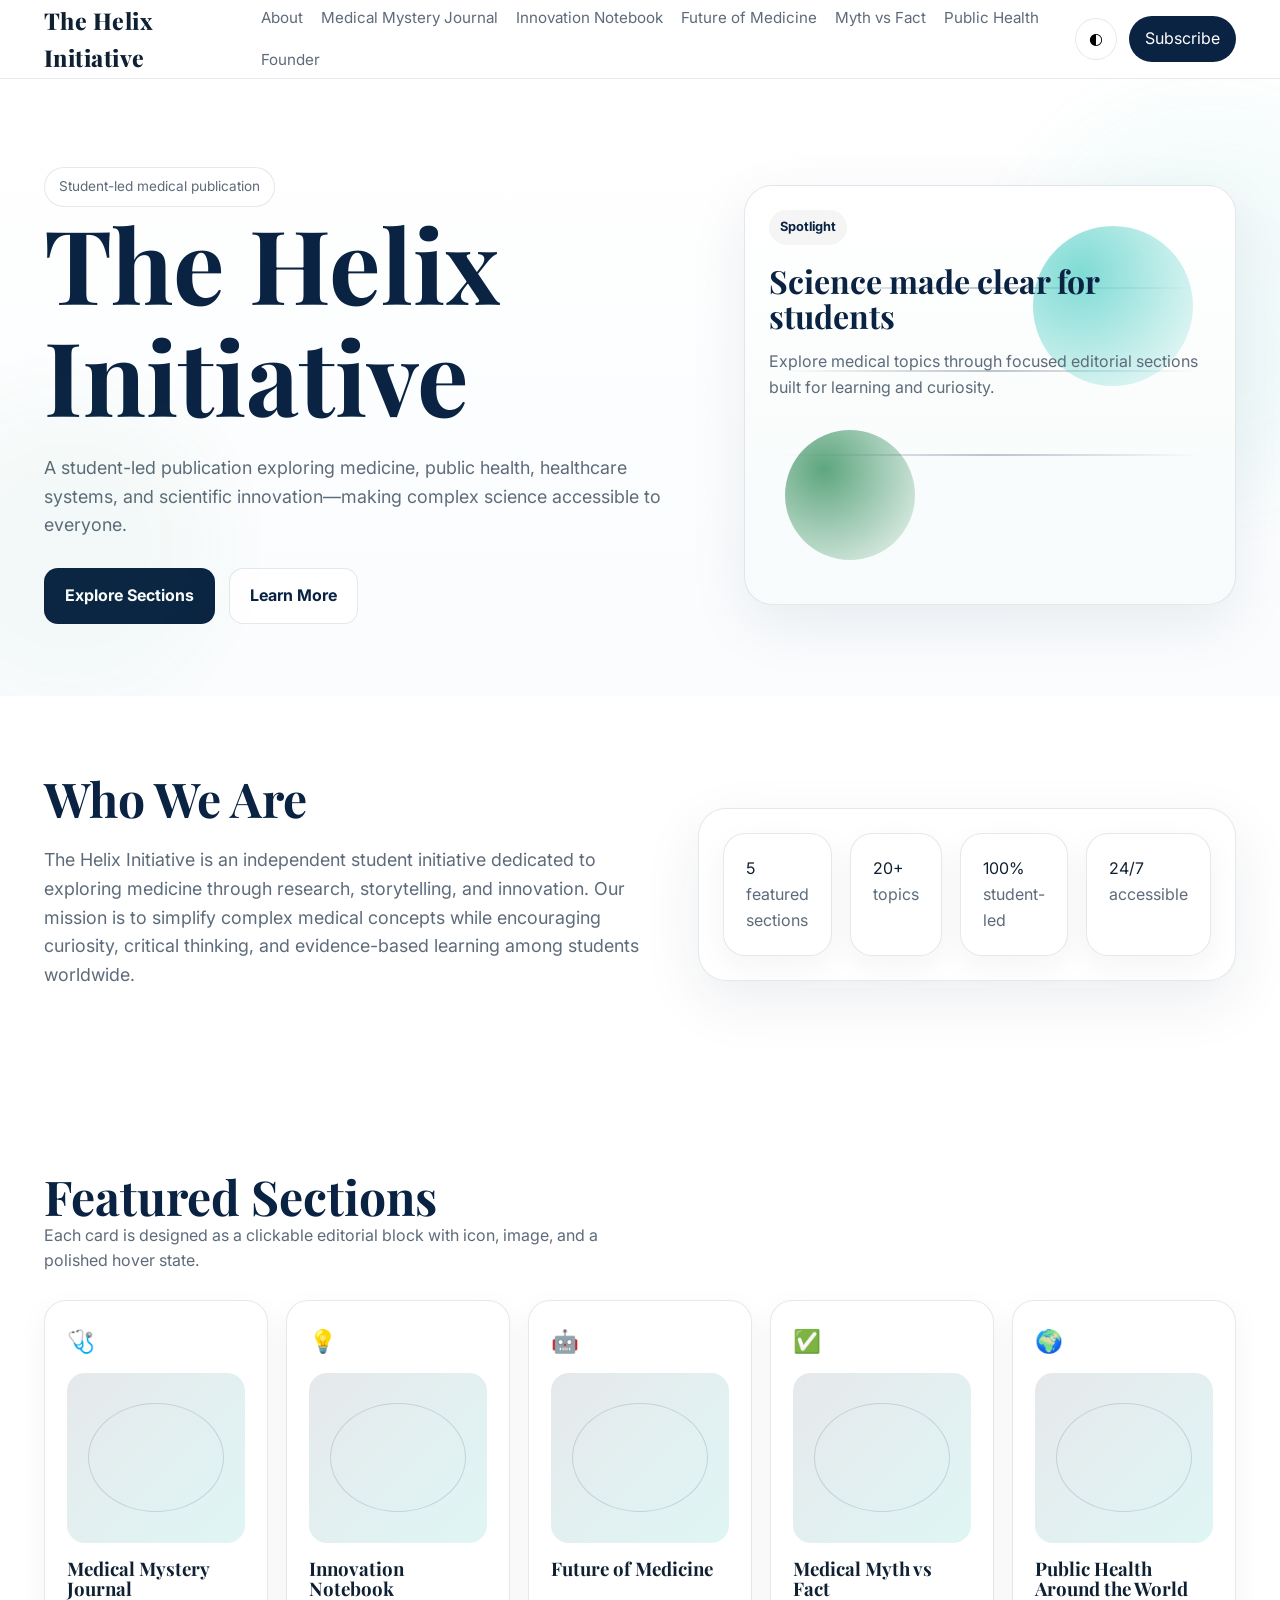
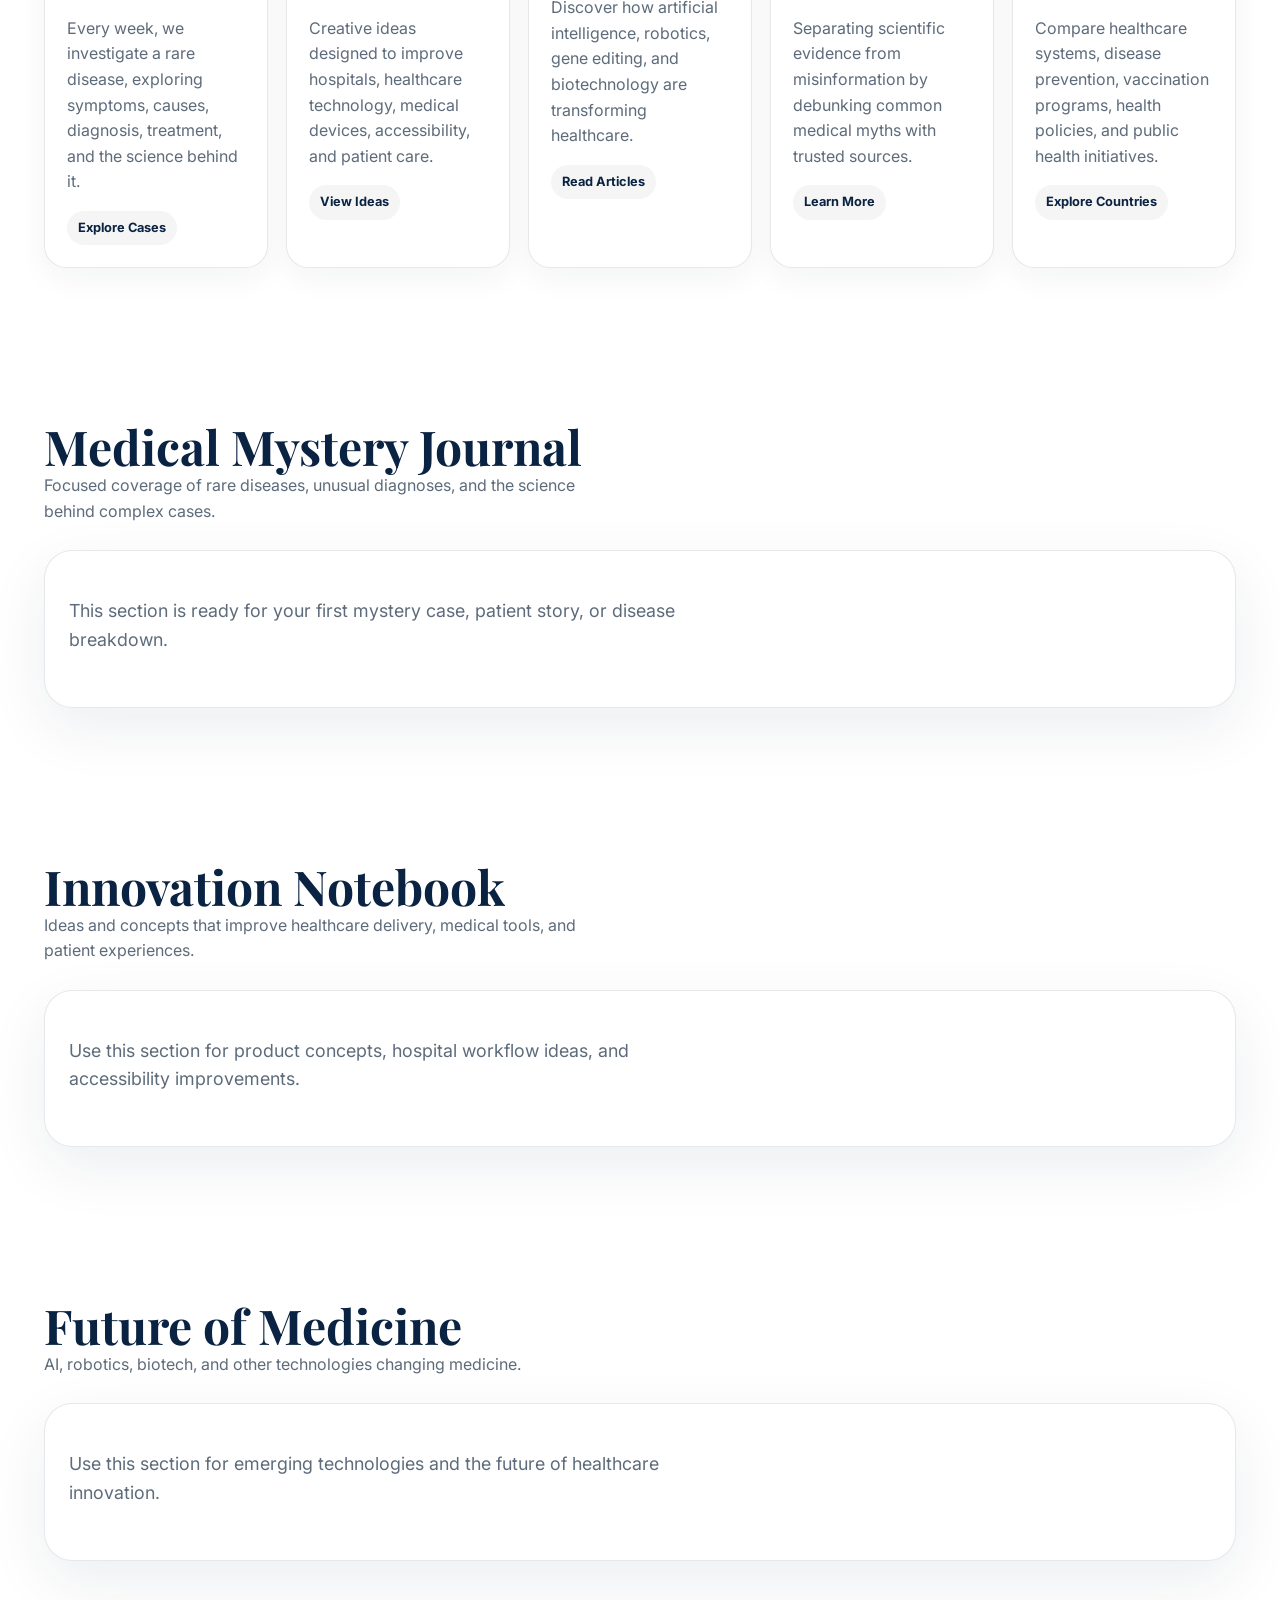
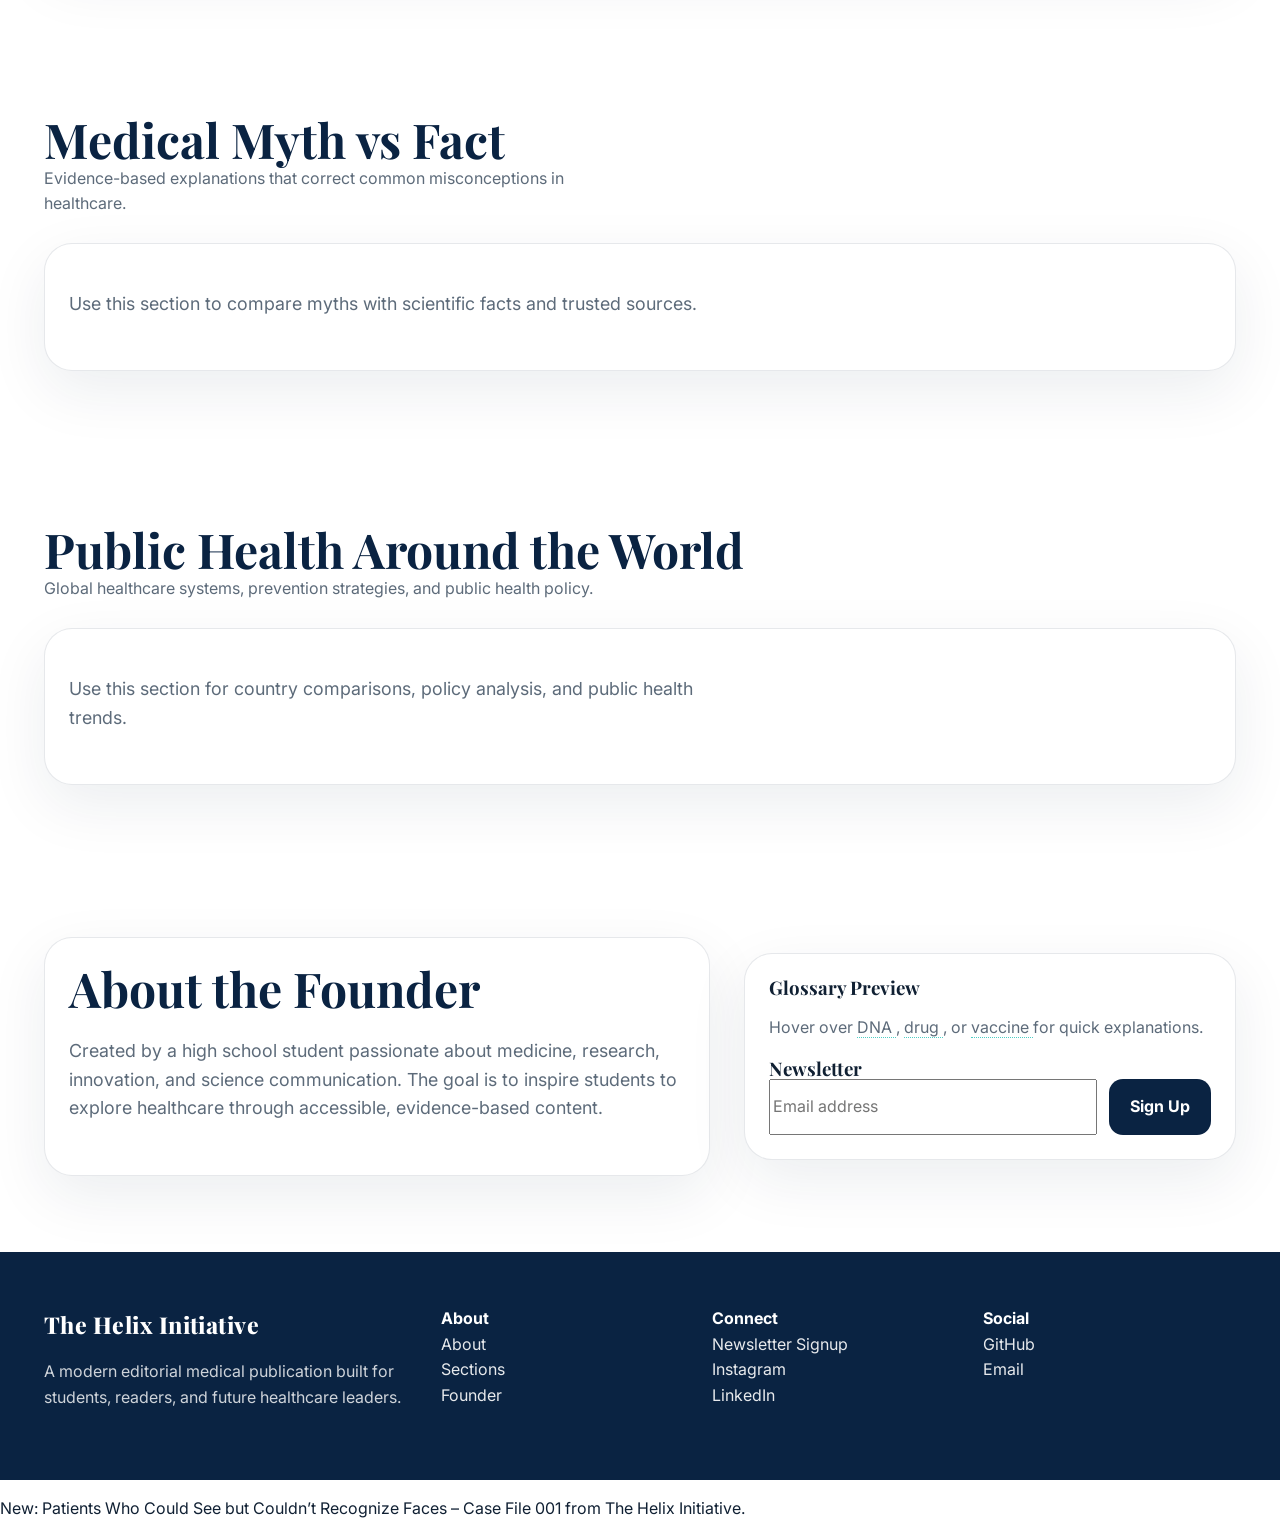
==== commit 7e53d338: "Update index.html" ====
--- a/index.html
+++ b/index.html
@@ -432,7 +432,13 @@
       </div>
     </div>
   </footer>
-
+<p>
+New:
+  <a href="prosopagnosia.html">
+    Patients Who Could See but Couldn’t Recognize Faces
+  </a>
+  – Case File 001 from The Helix Initiative.
+</p>
   <script src="script.js"></script>
 </body>
 </html>
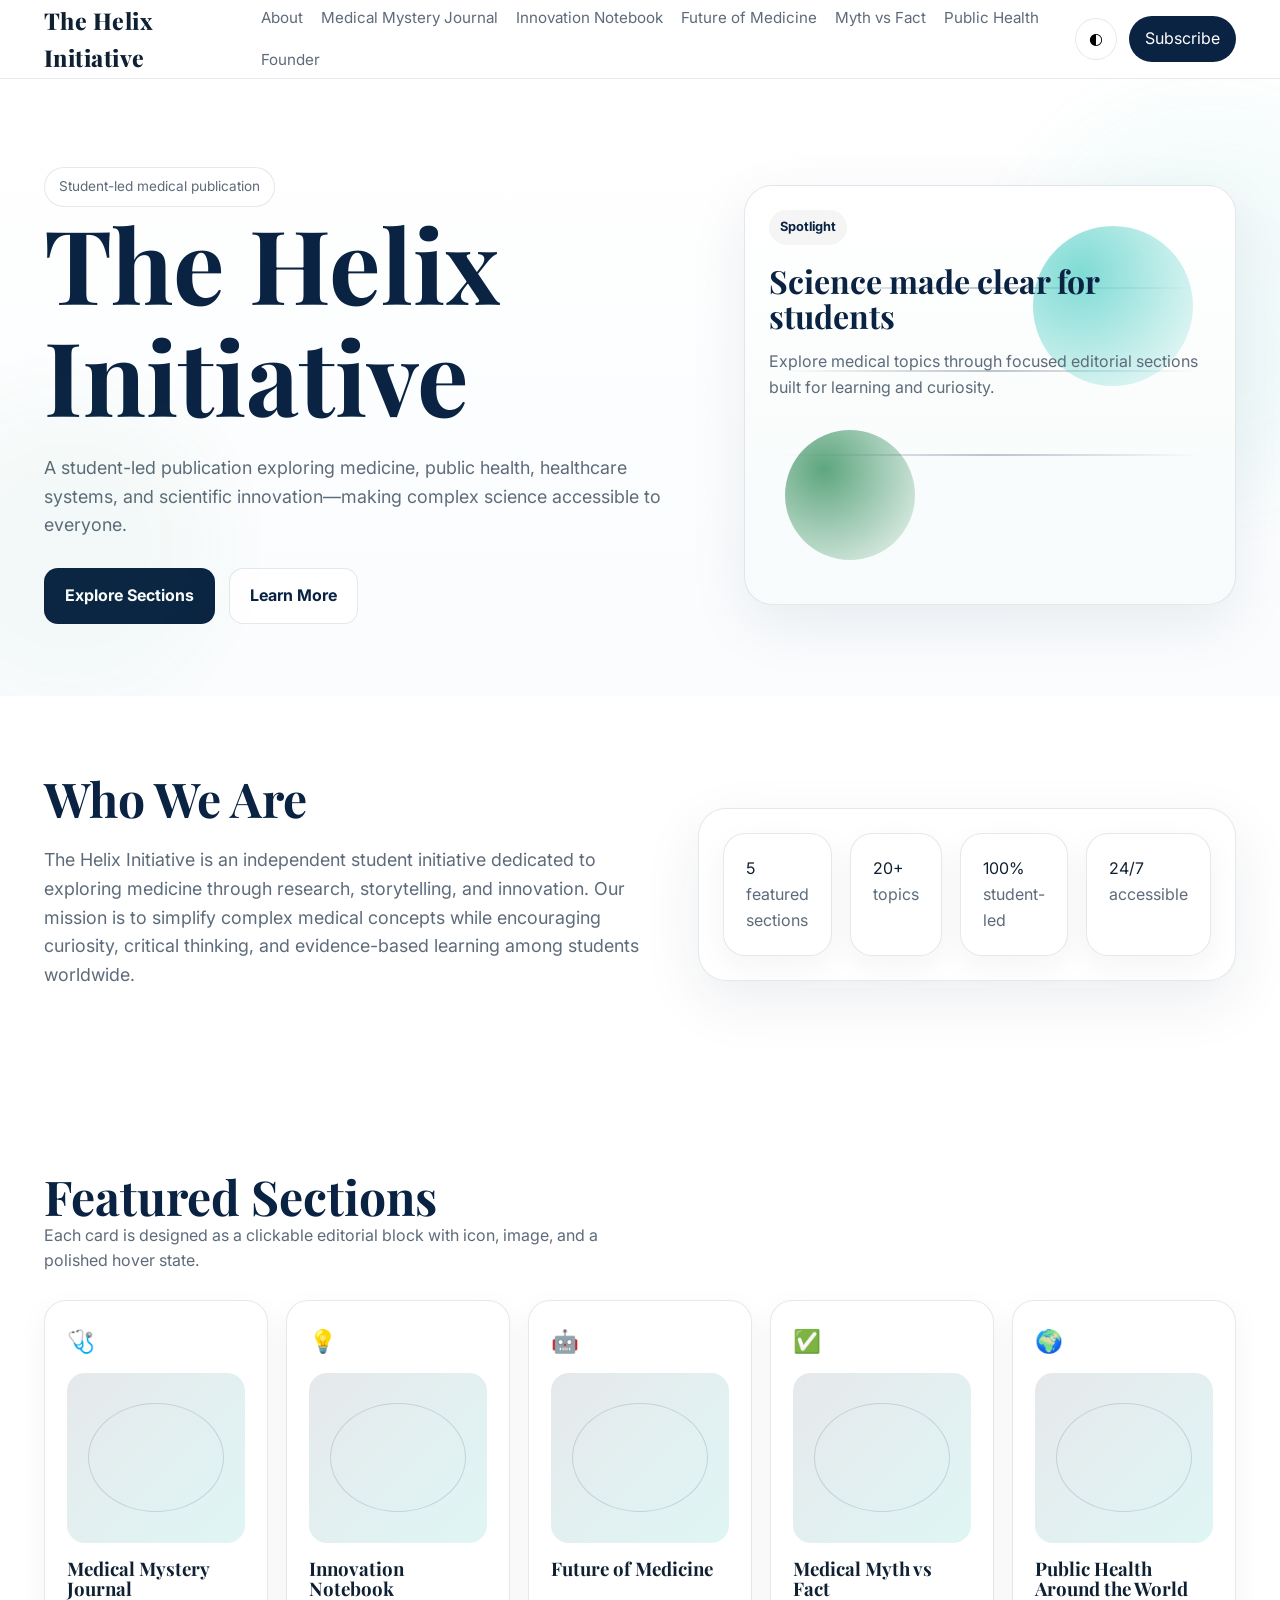
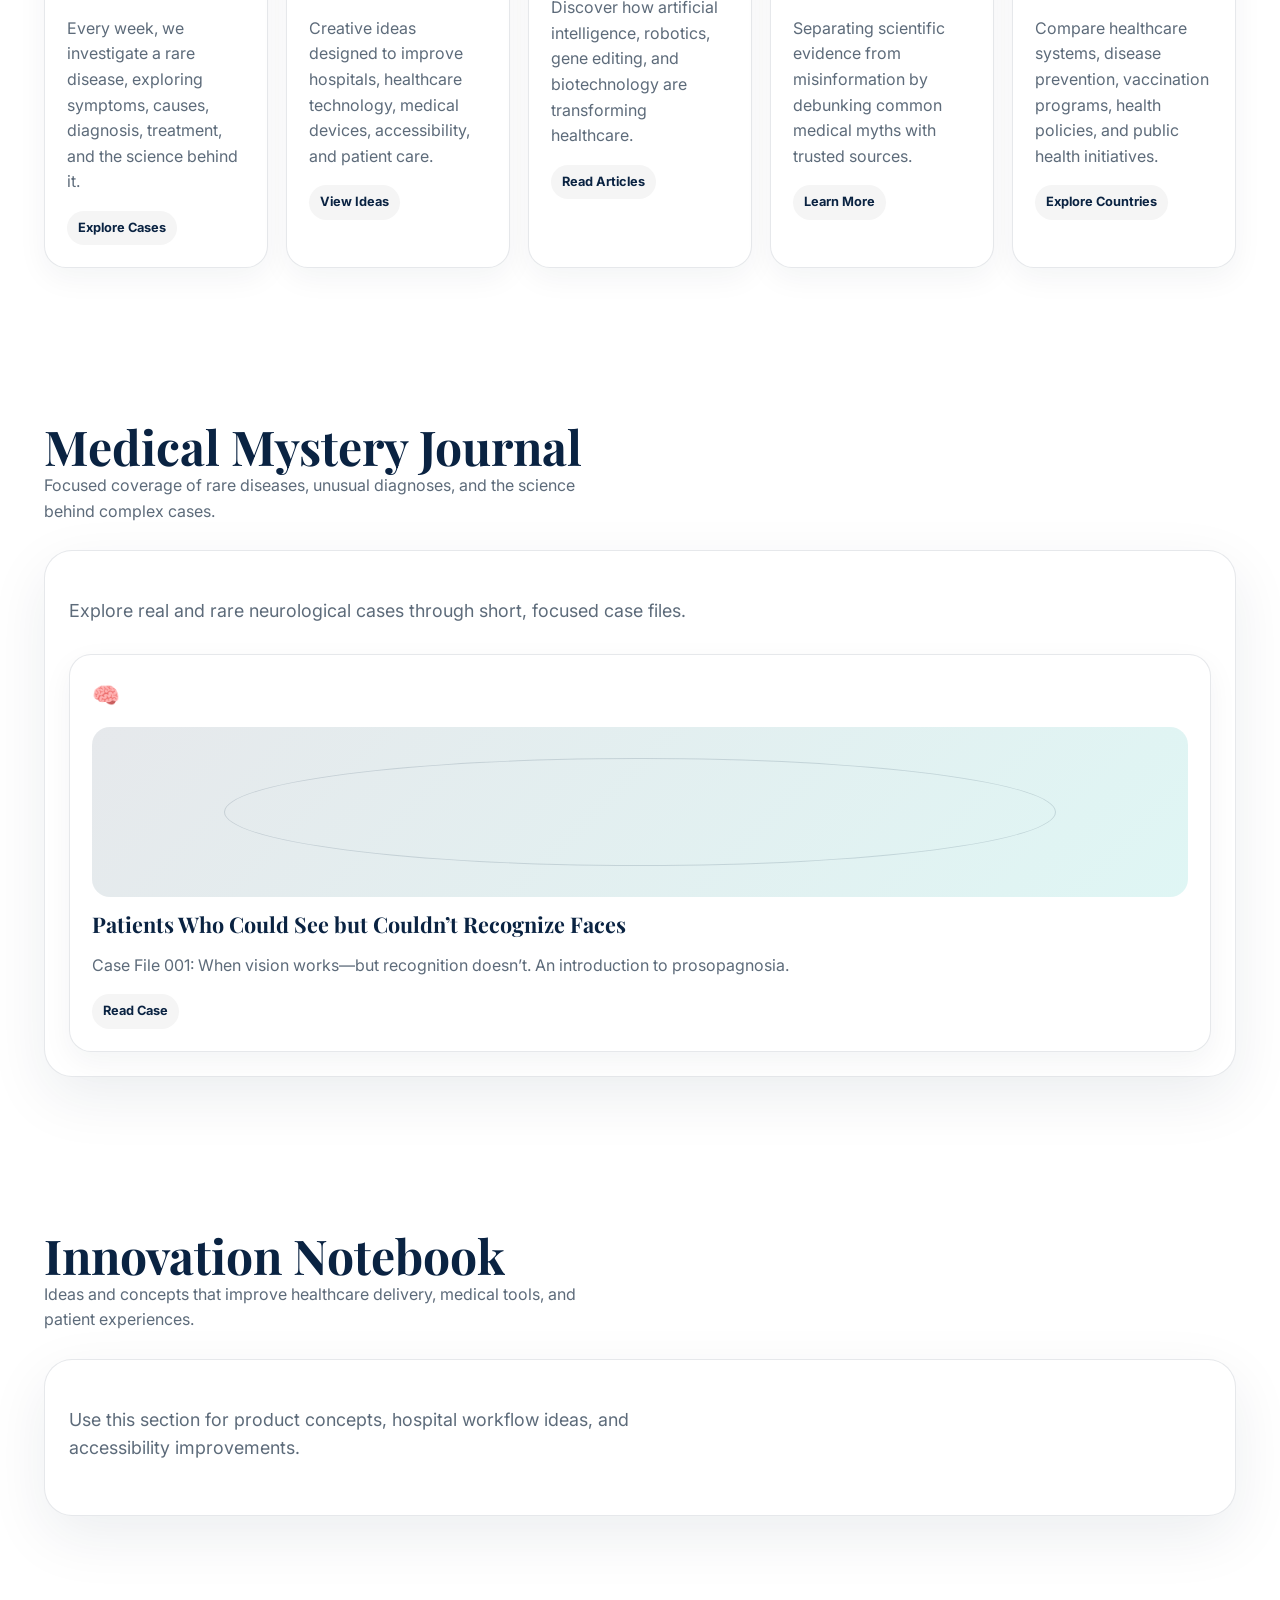
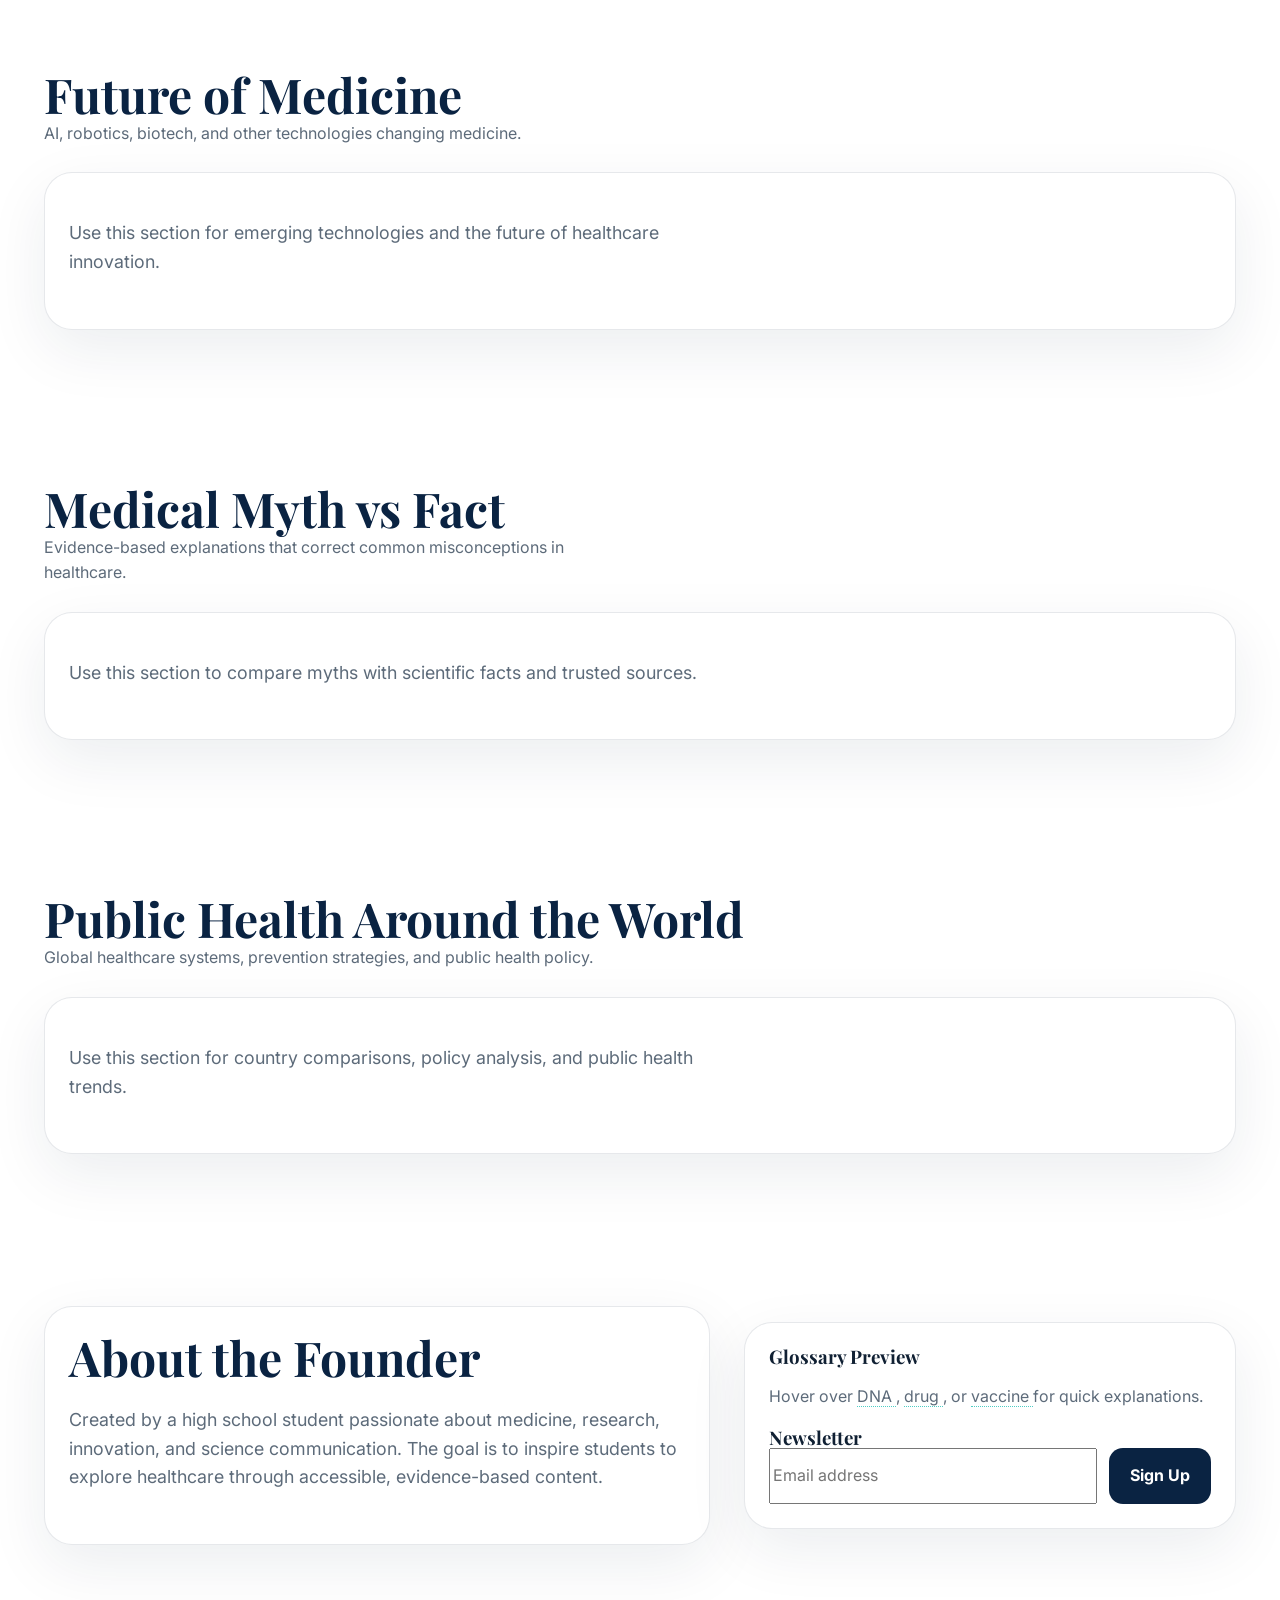
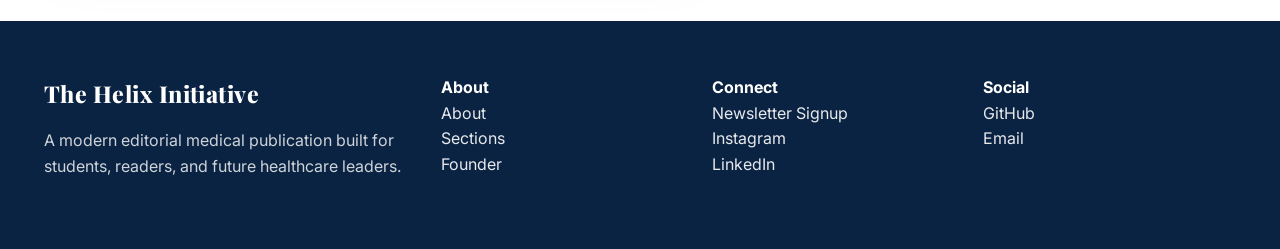
==== commit f1a99db8: "Update index.html" ====
--- a/index.html
+++ b/index.html
@@ -247,9 +247,25 @@
 
         <div class="panel">
           <p class="sub">
-            This section is ready for your first mystery case, patient story,
-            or disease breakdown.
-          </p>
+            Explore real and rare neurological cases through short, focused case files.
+          </p>
+
+          <div style="margin-top:18px;">
+            <a class="card" href="case-001-prosopagnosia.html" style="display:block;">
+              <div class="emoji">🧠</div>
+              <div class="imgph"></div>
+
+              <h3 style="font-family:'Playfair Display',serif;font-size:1.35rem;color:var(--navy);margin:10px 0 6px;">
+                Patients Who Could See but Couldn’t Recognize Faces
+              </h3>
+
+              <p class="muted">
+                Case File 001: When vision works—but recognition doesn’t. An introduction to prosopagnosia.
+              </p>
+
+              <span class="tag">Read Case</span>
+            </a>
+          </div>
         </div>
       </div>
     </section>
@@ -432,13 +448,7 @@
       </div>
     </div>
   </footer>
-<p>
-New:
-  <a href="prosopagnosia.html">
-    Patients Who Could See but Couldn’t Recognize Faces
-  </a>
-  – Case File 001 from The Helix Initiative.
-</p>
+
   <script src="script.js"></script>
 </body>
 </html>
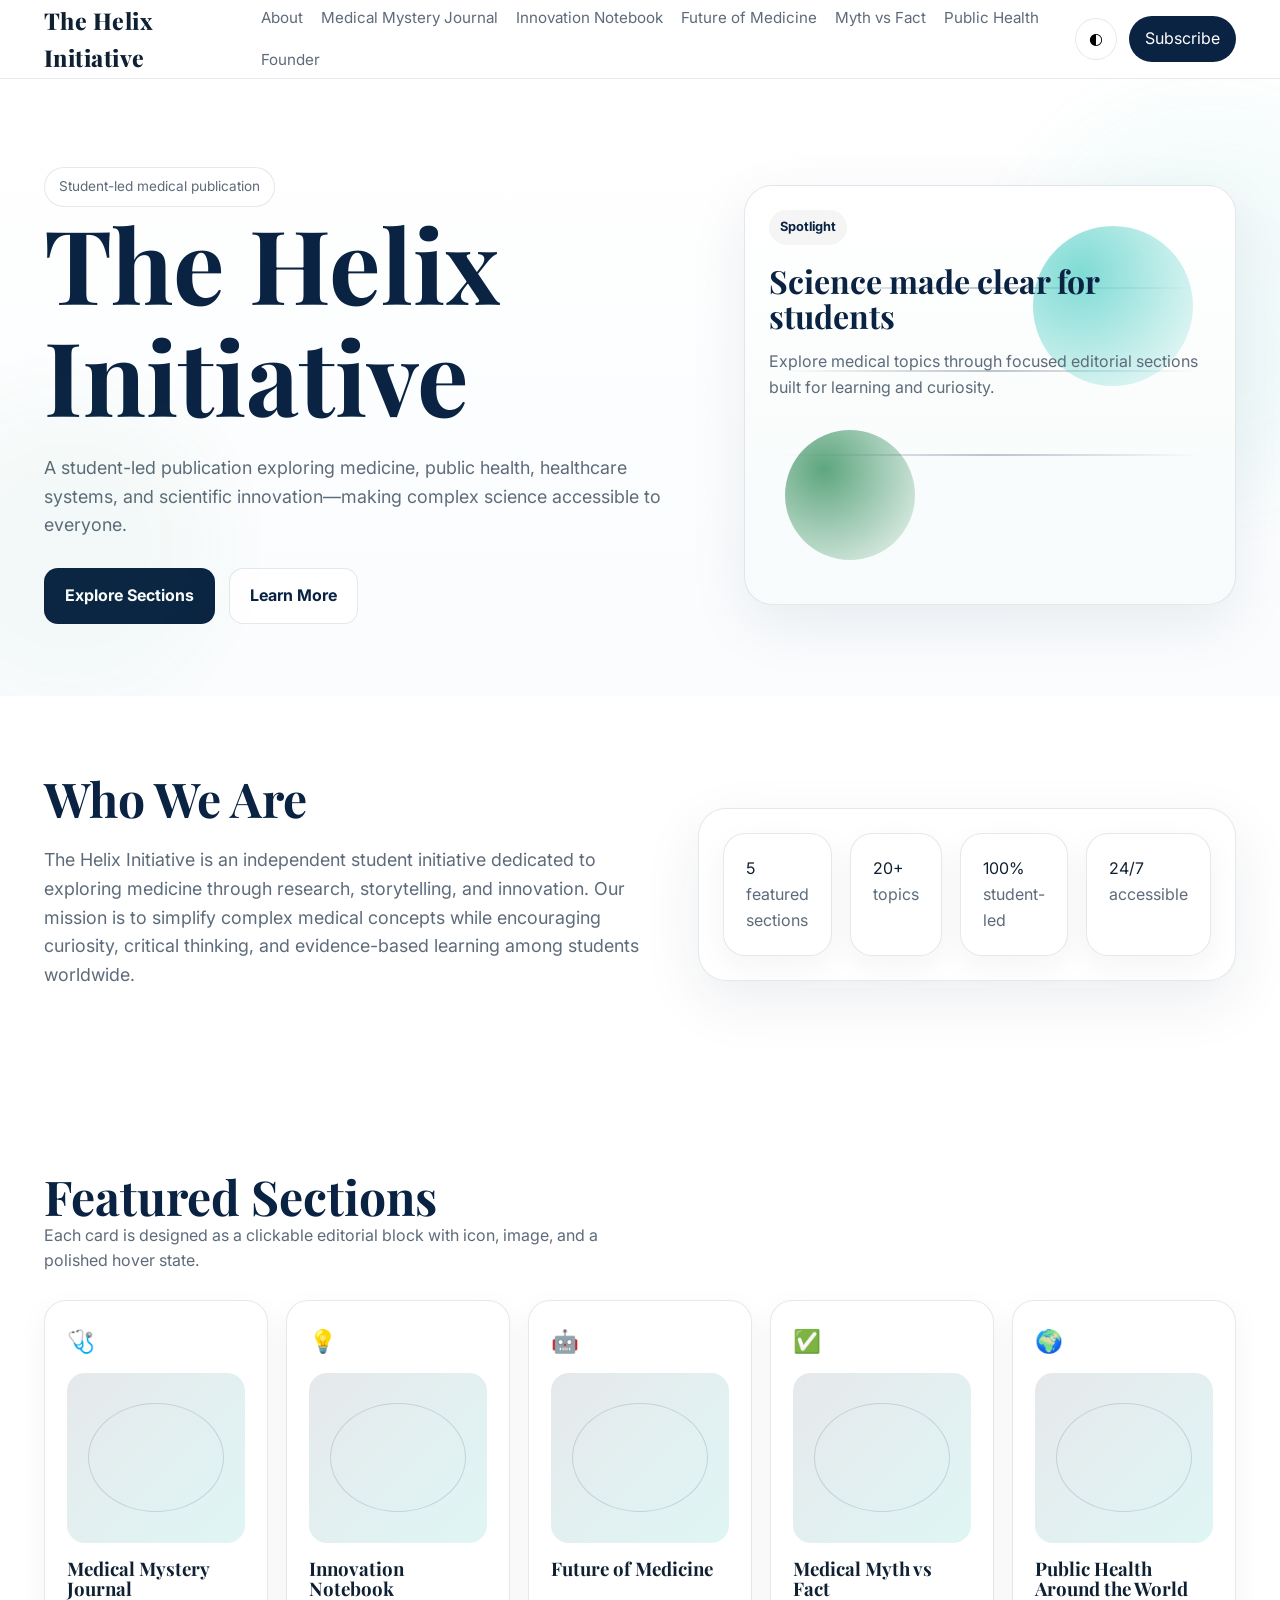
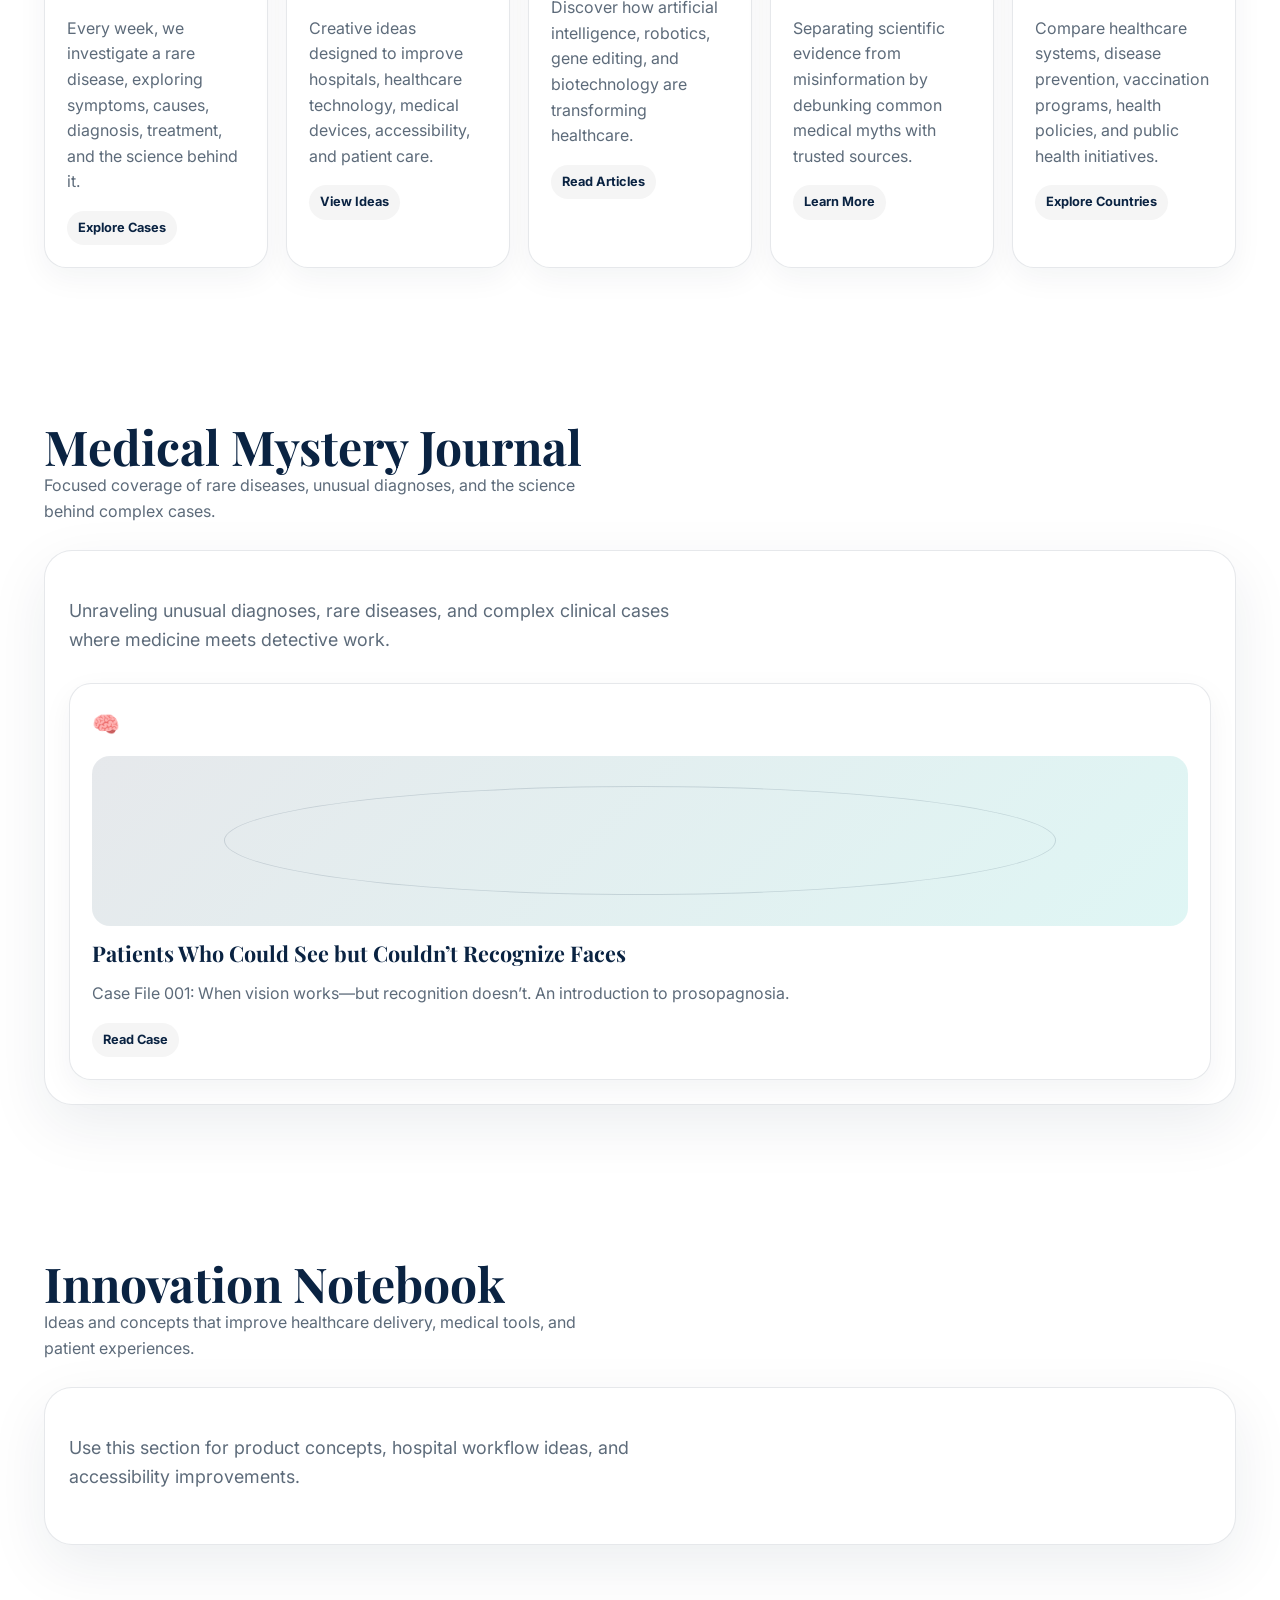
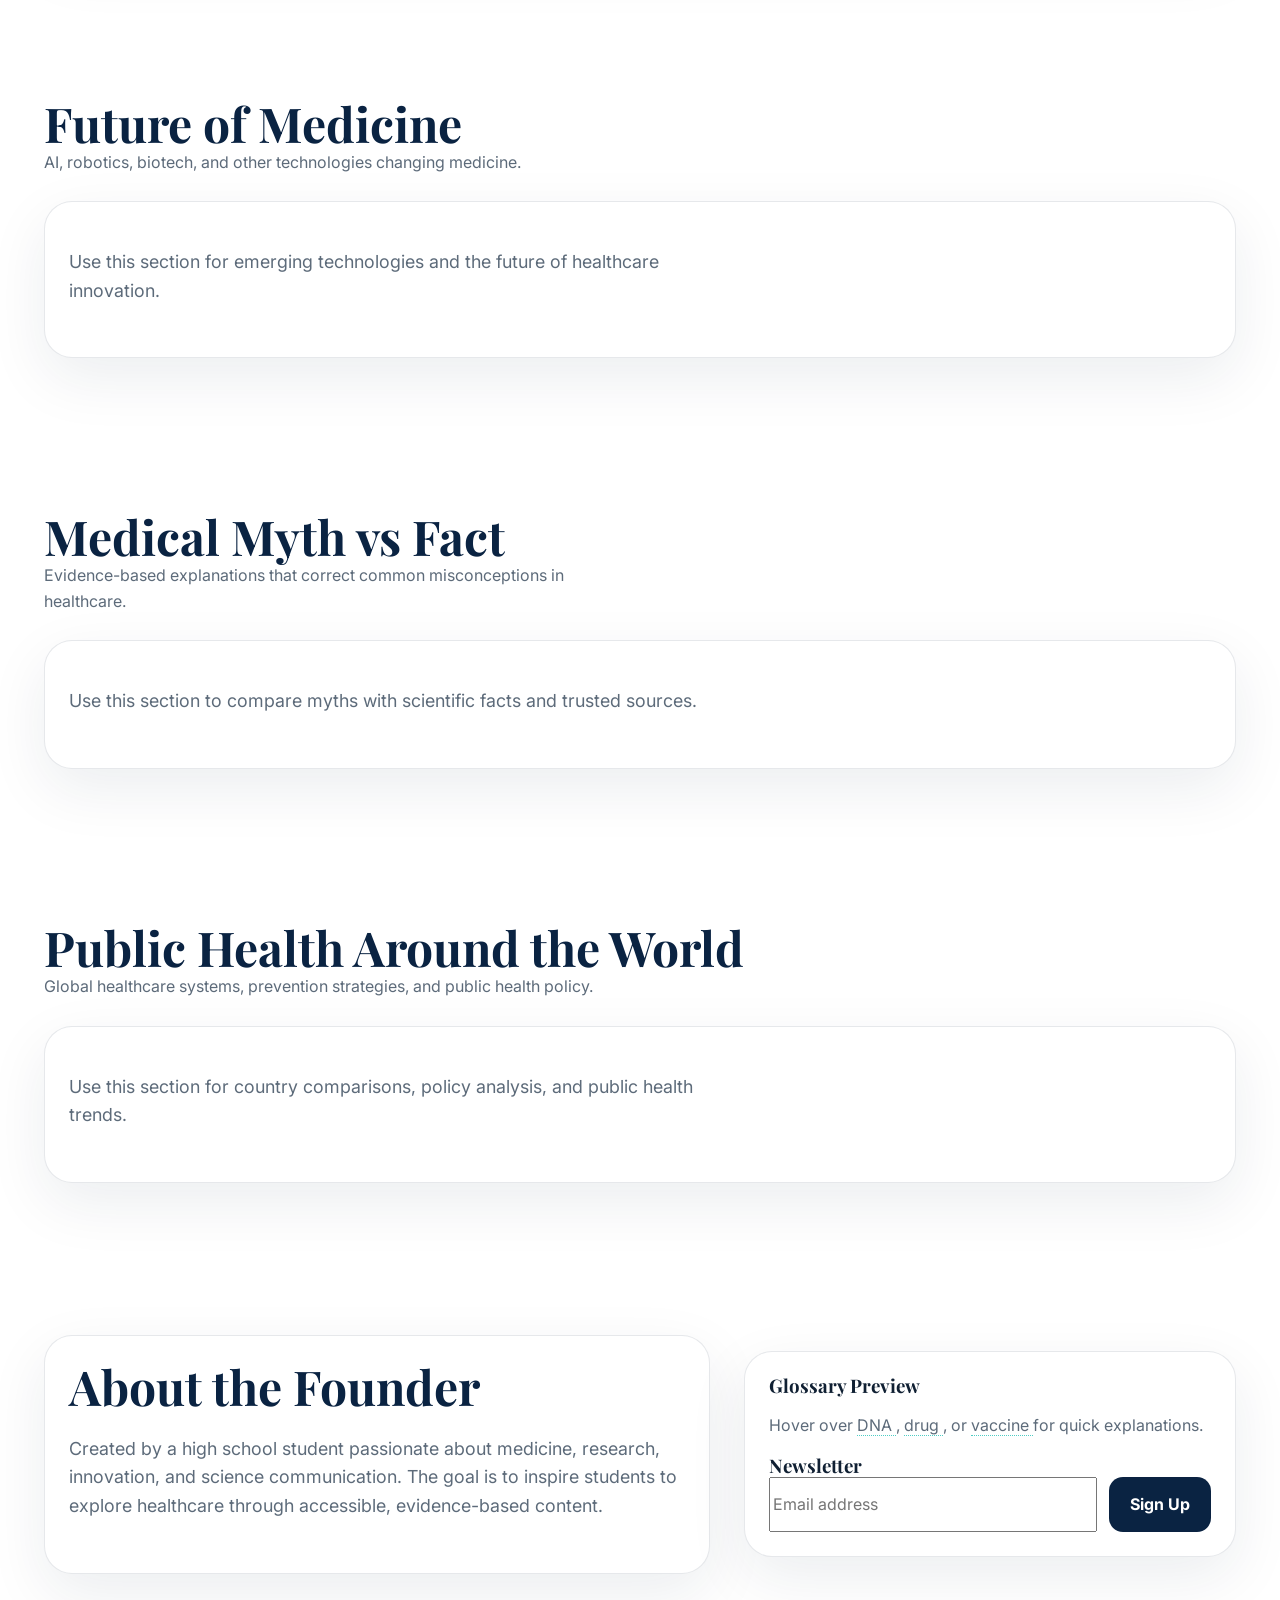
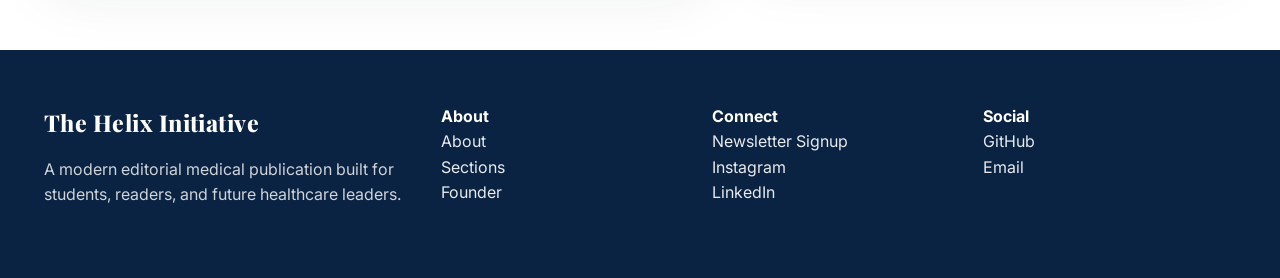
==== commit 0fbb1e62: "Update index.html" ====
--- a/index.html
+++ b/index.html
@@ -247,7 +247,7 @@
 
         <div class="panel">
           <p class="sub">
-            Explore real and rare neurological cases through short, focused case files.
+            Unraveling unusual diagnoses, rare diseases, and complex clinical cases where medicine meets detective work.
           </p>
 
           <div style="margin-top:18px;">
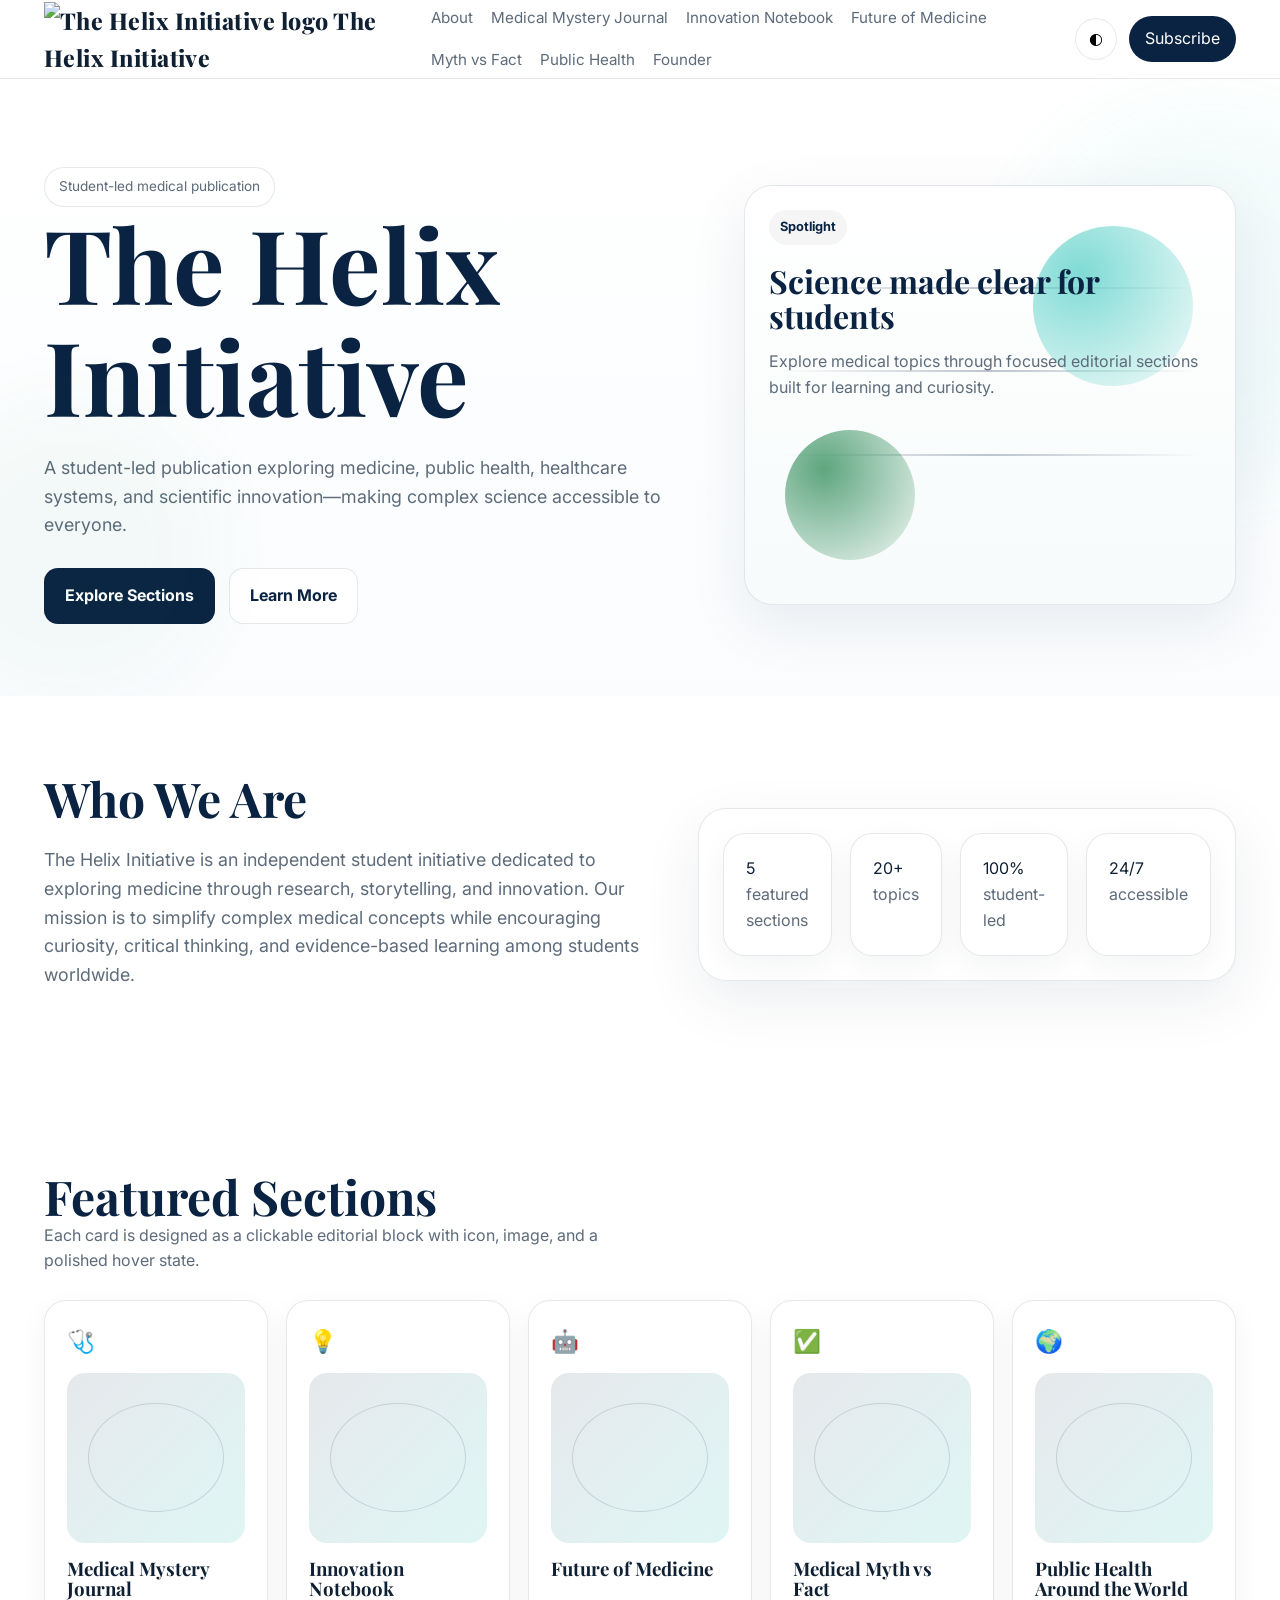
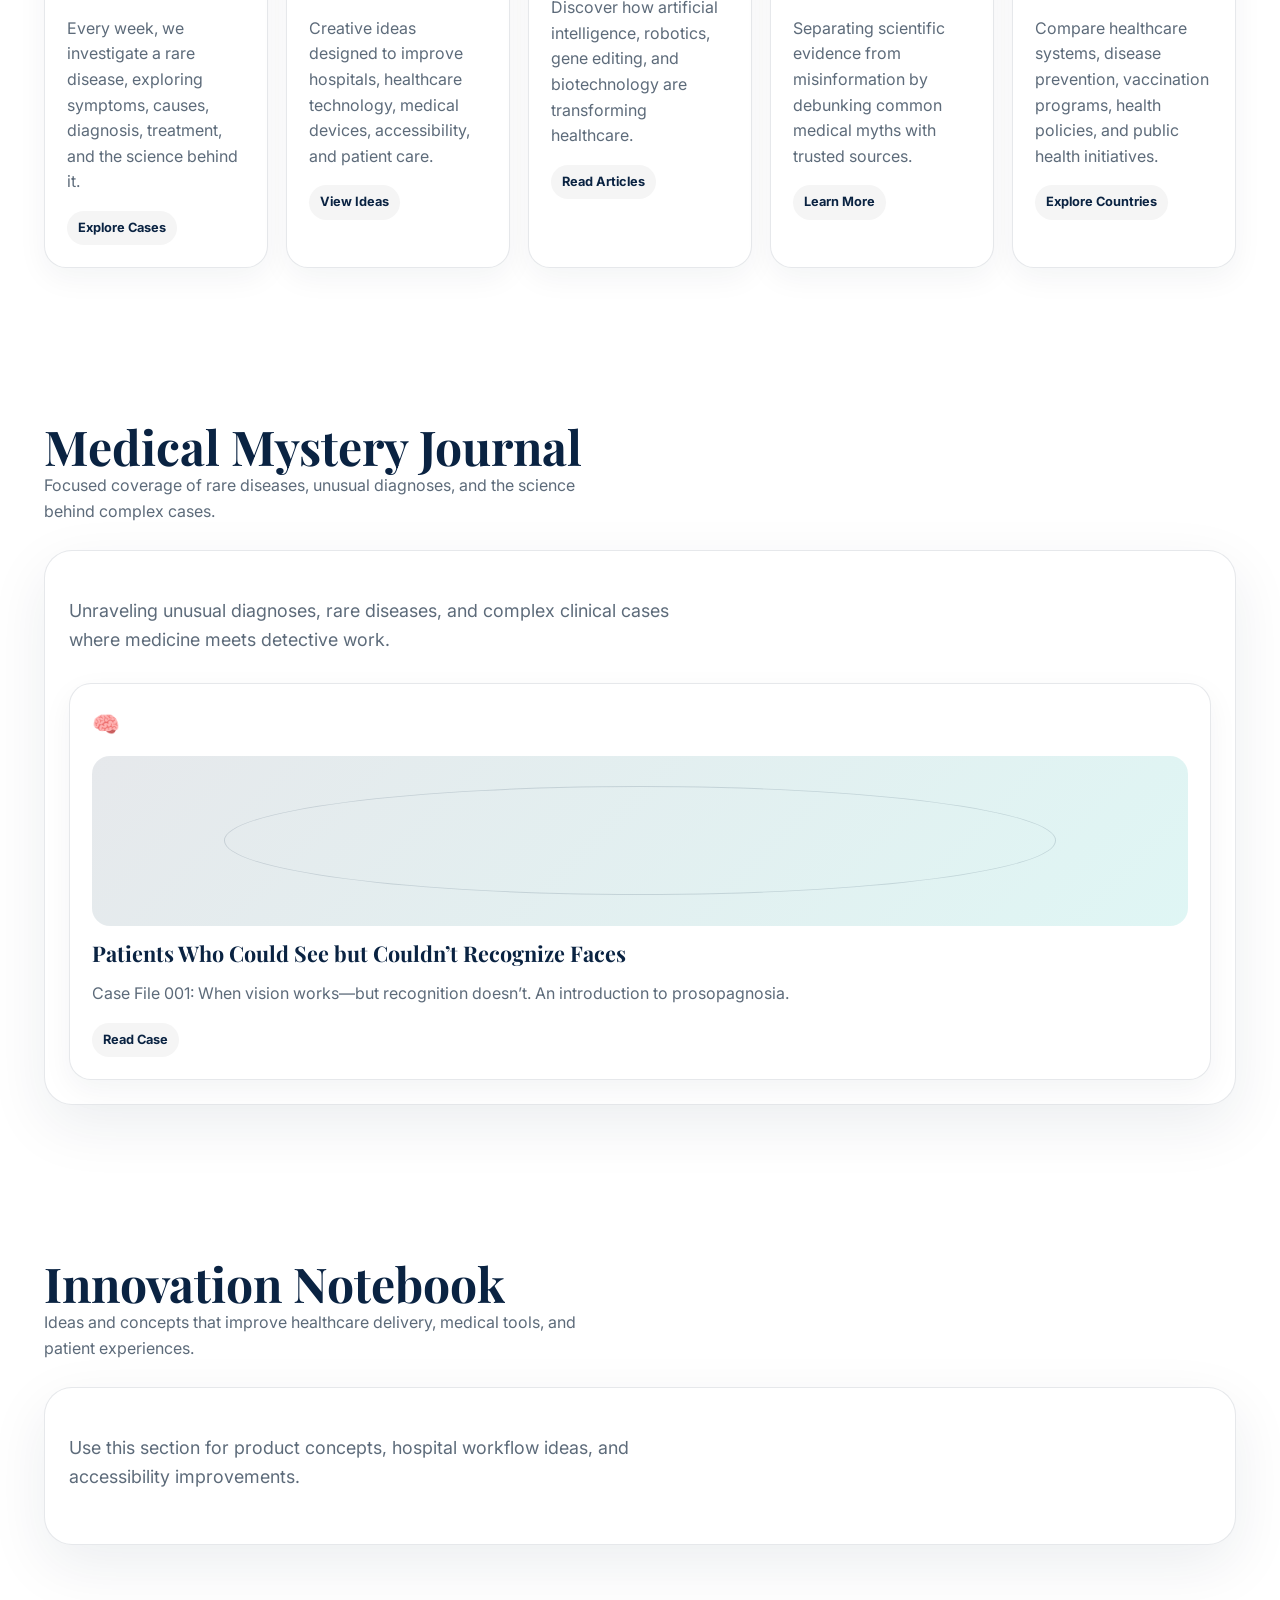
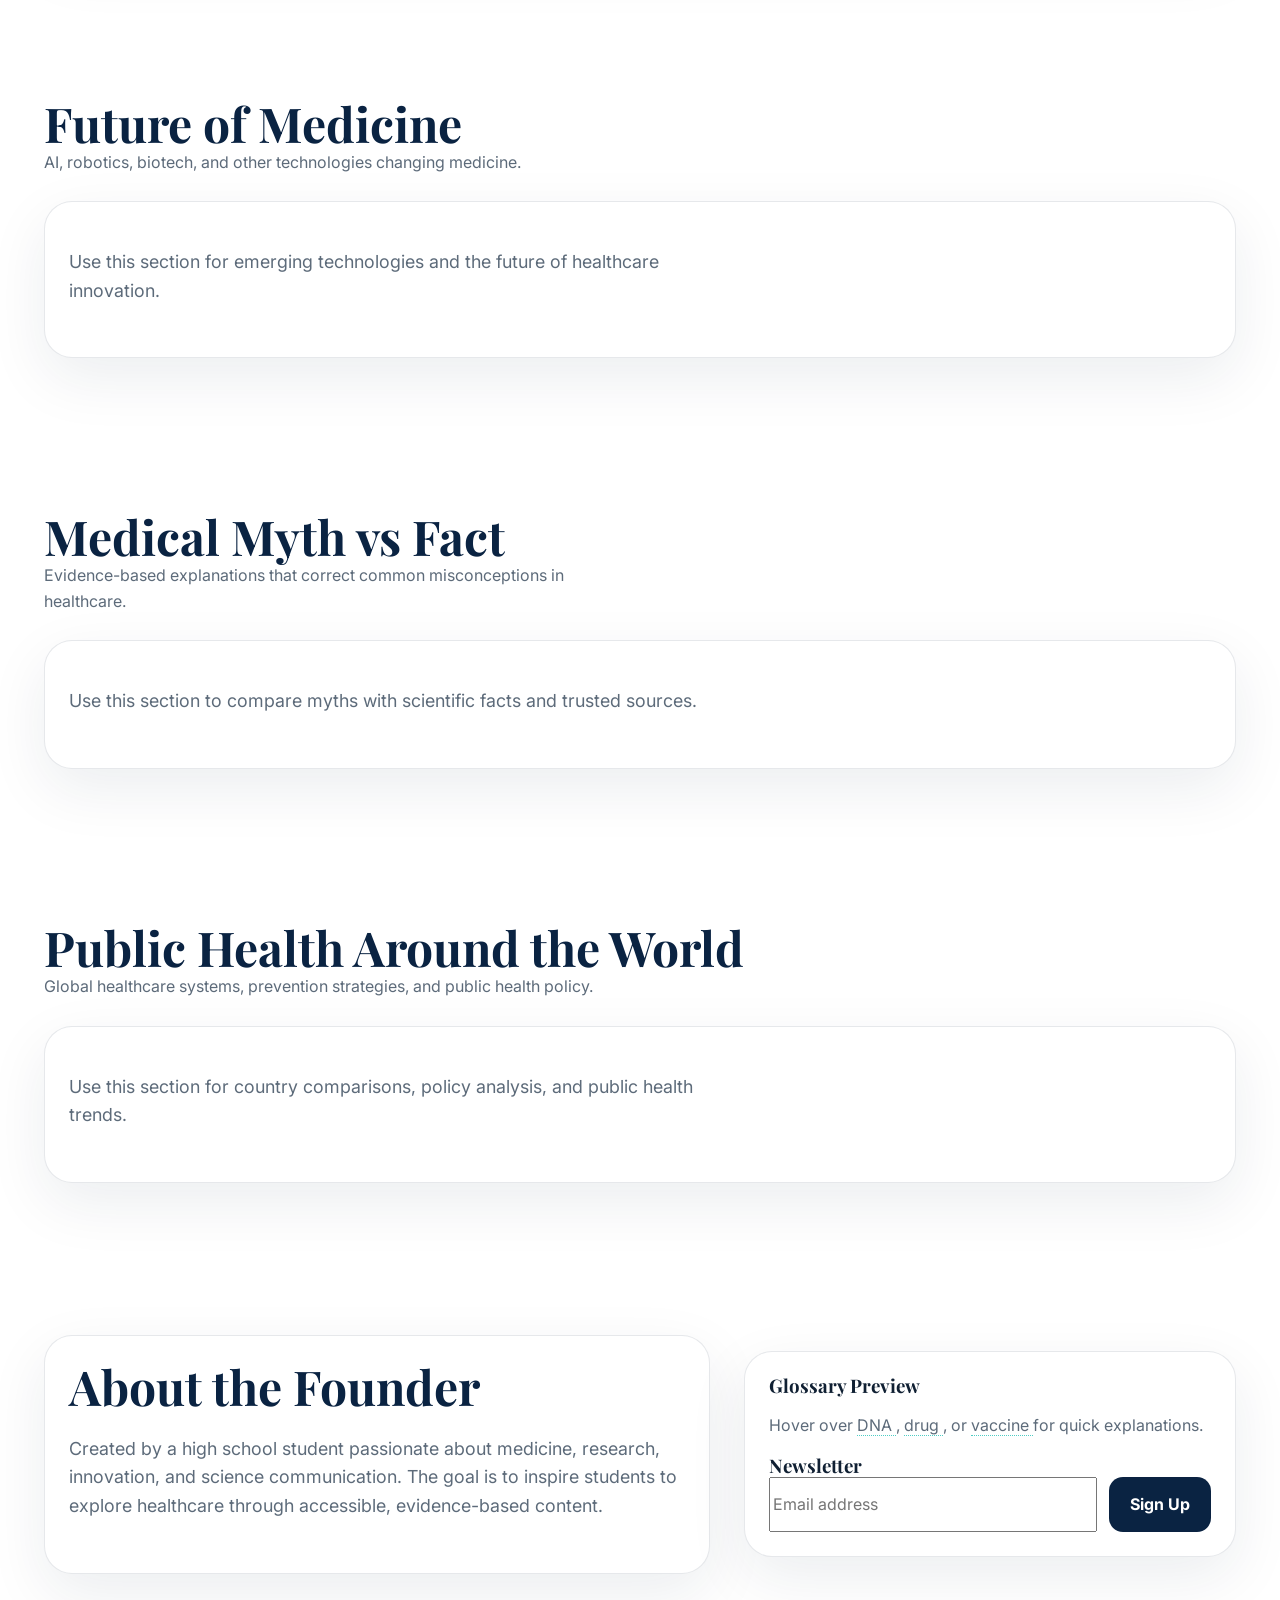
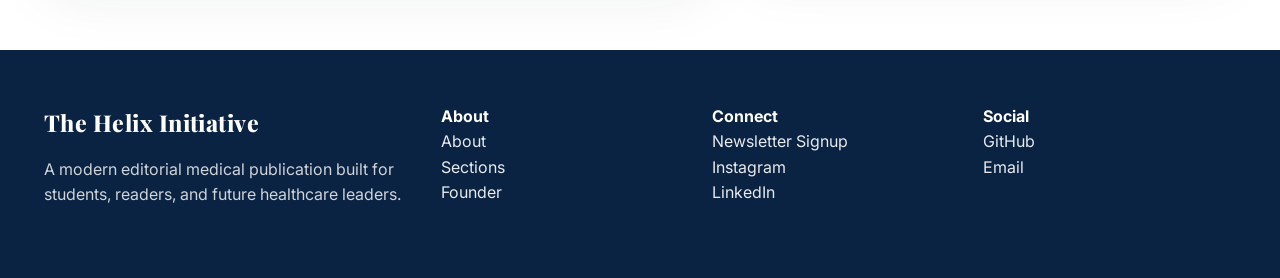
==== commit 3ce20807: "Update index.html" ====
--- a/index.html
+++ b/index.html
@@ -27,7 +27,13 @@
 
   <header class="nav">
     <div class="wrap navin">
-      <div class="brand">The Helix Initiative</div>
+      <div class="brand logo-brand">
+  <img
+    src="lighter-blue-turquoise-says-the-helix-initiative.jpg"
+    alt="The Helix Initiative logo"
+  />
+  <span>The Helix Initiative</span>
+</div>
 
       <nav class="menu">
         <a href="#about">About</a>
